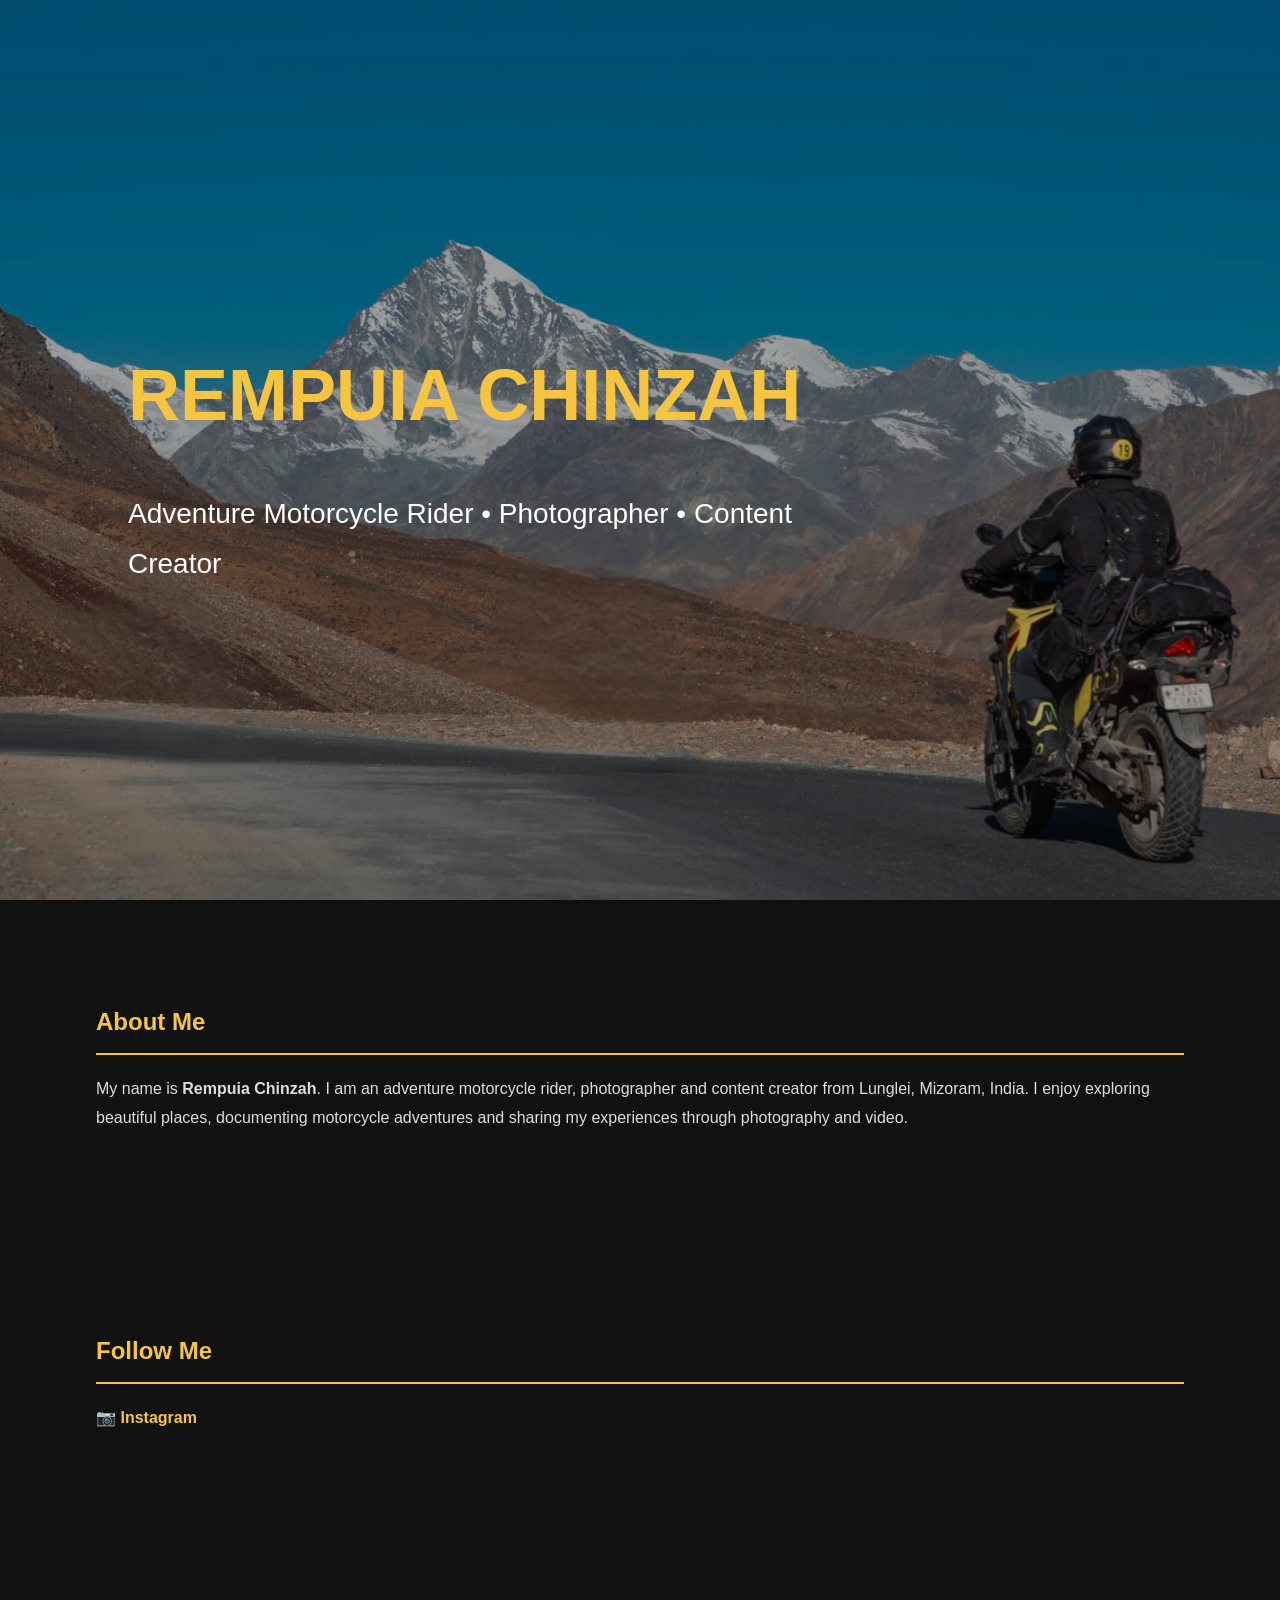
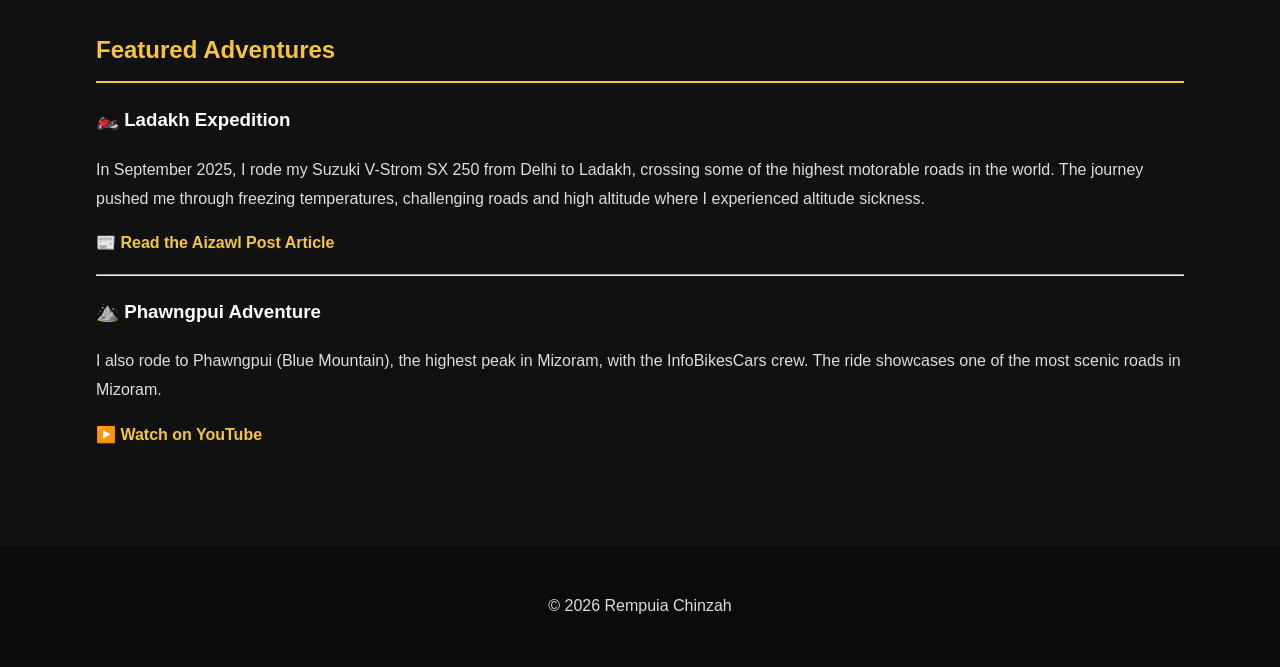
==== index.html @ 4e8b0e66 "Update index.html" ====
<!DOCTYPE html>
<html lang="en">

<head>
    <meta charset="UTF-8">
    <meta name="viewport" content="width=device-width, initial-scale=1.0">

    <title>Rempuia Chinzah | Adventure Rider & Photographer</title>

    <link rel="stylesheet" href="style.css">
</head>

<body>

<header class="hero">

    <img src="hero.jpeg" alt="Rempuia Chinzah">

    <div class="hero-text">
        <h1>REMPUIA CHINZAH</h1>

        <p class="tagline">
            Adventure Motorcycle Rider • Photographer • Content Creator
        </p>
    </div>

</header>

<section>

<h2>About Me</h2>

<p>
My name is <strong>Rempuia Chinzah</strong>. I am an adventure motorcycle rider,
photographer and content creator from Lunglei, Mizoram, India.
I enjoy exploring beautiful places, documenting motorcycle adventures and sharing
my experiences through photography and video.
</p>

</section>

<section>

<h2>Follow Me</h2>

<p>

<a href="https://www.instagram.com/rempuia__chinzah/" target="_blank">

📷 Instagram

</a>

</p>

</section>

<section>

<h2>Featured Adventures</h2>

<h3>🏍️ Ladakh Expedition</h3>

<p>

In September 2025, I rode my Suzuki V-Strom SX 250 from Delhi to Ladakh,
crossing some of the highest motorable roads in the world.
The journey pushed me through freezing temperatures,
challenging roads and high altitude where I experienced altitude sickness.

</p>

<p>

<a href="https://theaizawlpost.org/suzuki-v-storm-expedition-a-umling-la-kal-ten-aizawl-rawn-thleng/" target="_blank">

📰 Read the Aizawl Post Article

</a>

</p>

<hr>

<h3>⛰️ Phawngpui Adventure</h3>

<p>

I also rode to Phawngpui (Blue Mountain), the highest peak in Mizoram,
with the InfoBikesCars crew. The ride showcases one of the most scenic
roads in Mizoram.

</p>

<p>

<a href="https://www.youtube.com/watch?v=_wlbSlUpI1o&t=1378s" target="_blank">

▶️ Watch on YouTube

</a>

</p>

</section>

<footer>

<p>

© 2026 Rempuia Chinzah

</p>

</footer>

</body>

</html>
---- style.css ----
body{
    margin:0;
    background:#111;
    color:white;
    font-family:Arial,Helvetica,sans-serif;
    line-height:1.8;
}

.hero{
    position:relative;
    height:100vh;
    overflow:hidden;
}

.hero img{
    width:100%;
    height:100%;
    object-fit:cover;
    display:block;
}

.hero::after{
    content:"";
    position:absolute;
    inset:0;
    background:rgba(0,0,0,.35);
    pointer-events:none;
}

.hero-text{
    position:absolute;
    left:10%;
    top:50%;
    transform:translateY(-50%);
    z-index:2;
    max-width:700px;
}

.hero-text h1{
    font-size:72px;
    color:#f5c542;
    font-weight:900;
    margin-bottom:20px;
}

.tagline{
    font-size:28px;
    color:white;
}
section{
    width:85%;
    max-width:1100px;
    margin:0 auto;
    padding:80px 0;
}
h2{
    color:#f5c542;
    border-bottom:2px solid #f5c542;
    padding-bottom:10px;
}

h3{
    color:white;
}

p{
    color:#dddddd;
}

a{
    color:#f5c542;
    text-decoration:none;
    font-weight:bold;
}

a:hover{
    color:white;
}

footer{
    text-align:center;
    padding:30px;
    background:#0b0b0b;
}
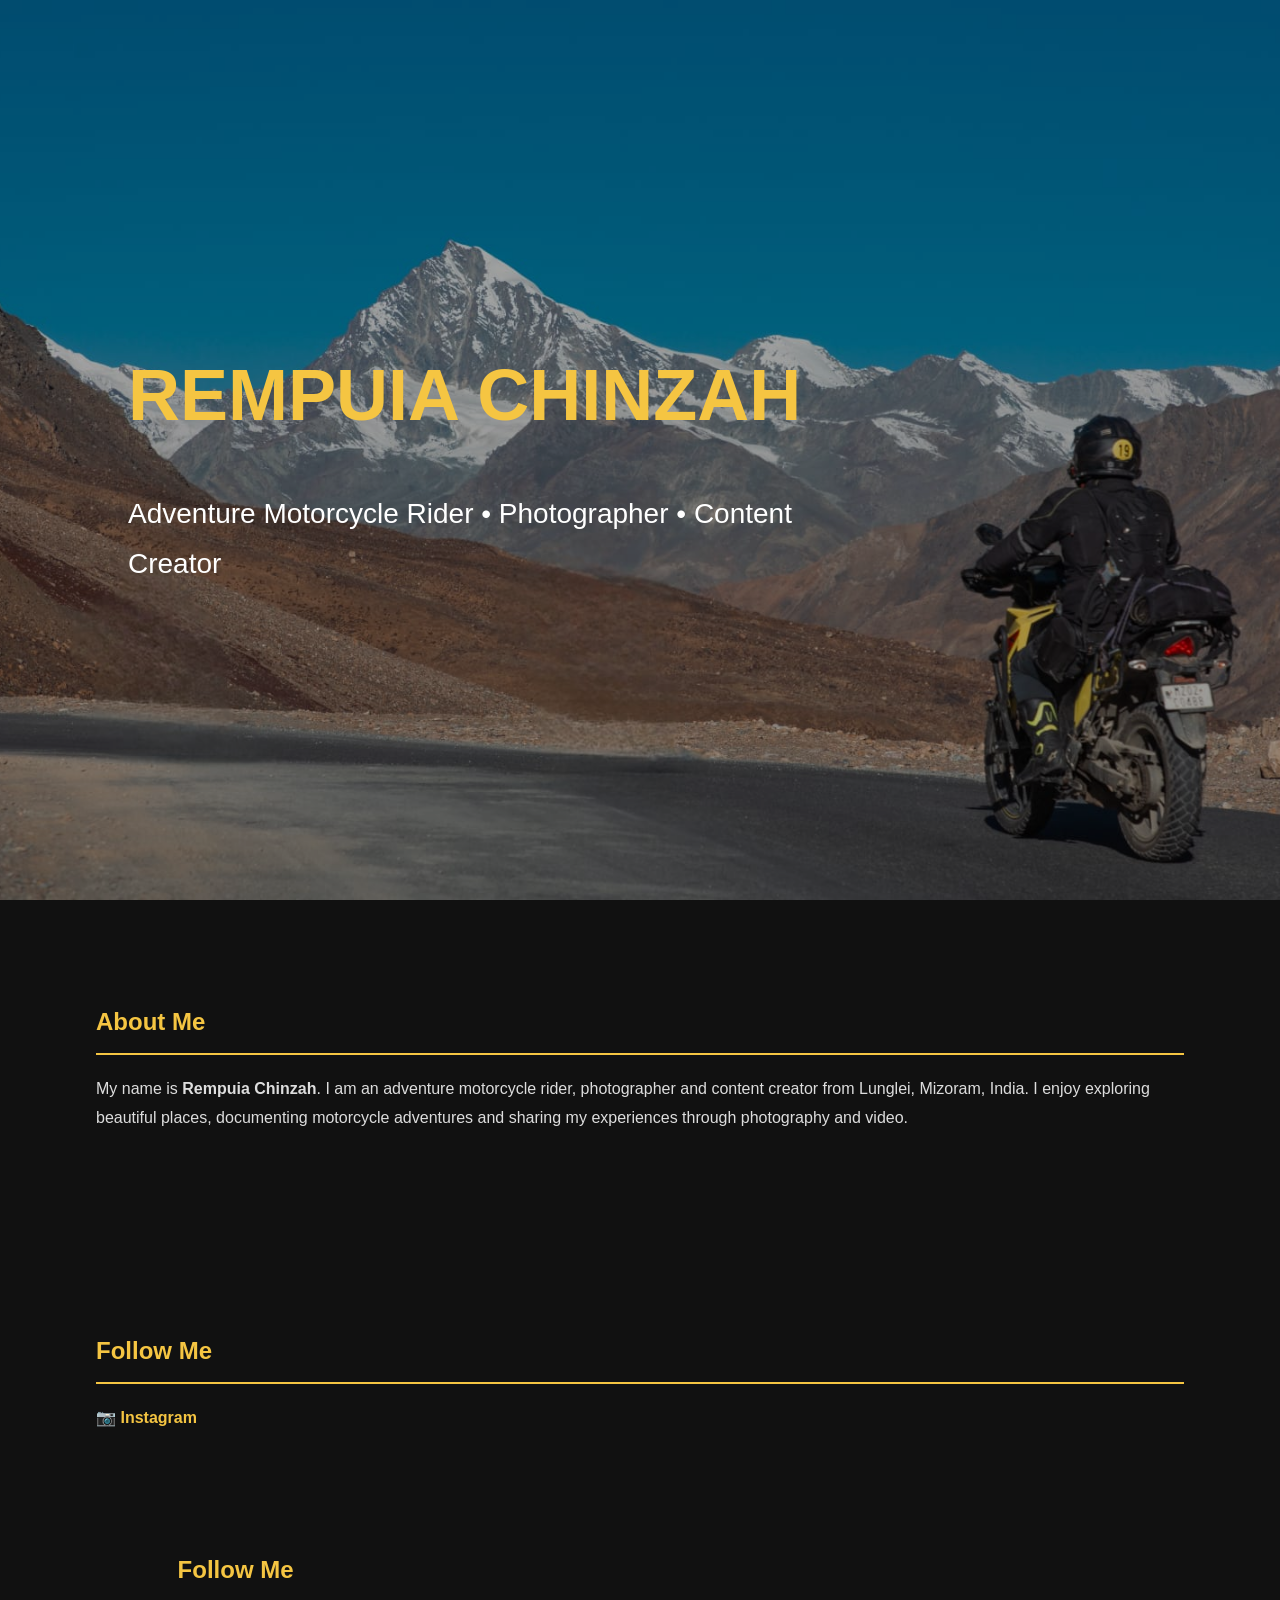
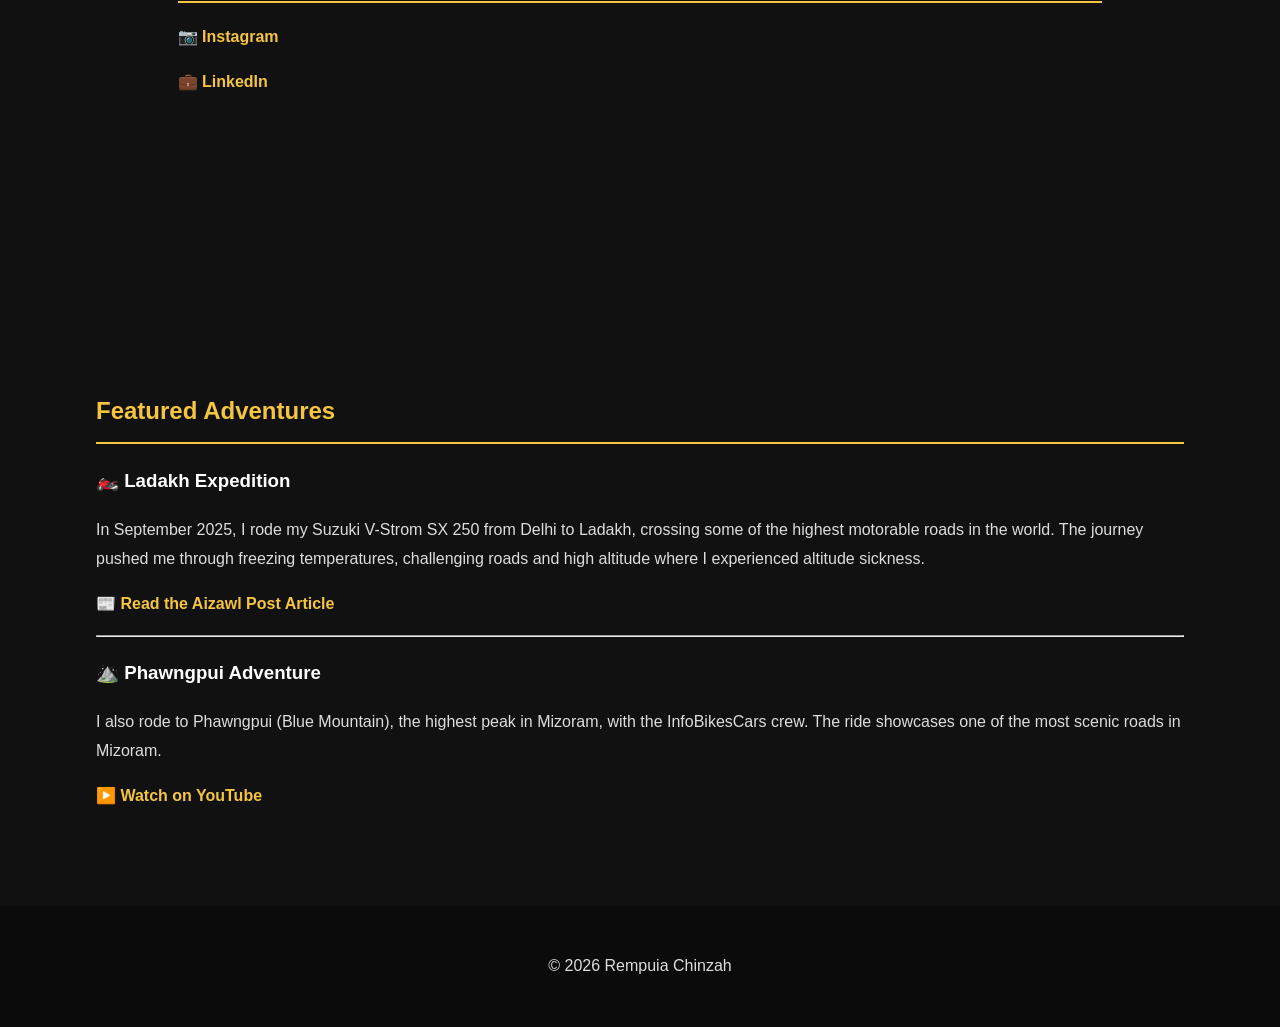
==== commit 35fdb33d: "Update index.html" ====
--- a/index.html
+++ b/index.html
@@ -48,7 +48,23 @@
 <a href="https://www.instagram.com/rempuia__chinzah/" target="_blank">
 
 📷 Instagram
+<section>
 
+<h2>Follow Me</h2>
+
+<p>
+<a href="https://www.instagram.com/rempuia__chinzah/" target="_blank">
+📷 Instagram
+</a>
+</p>
+
+<p>
+<a href="https://www.linkedin.com/in/rempuia-chinzah-778286305/" target="_blank">
+💼 LinkedIn
+</a>
+</p>
+
+</section>
 </a>
 
 </p>
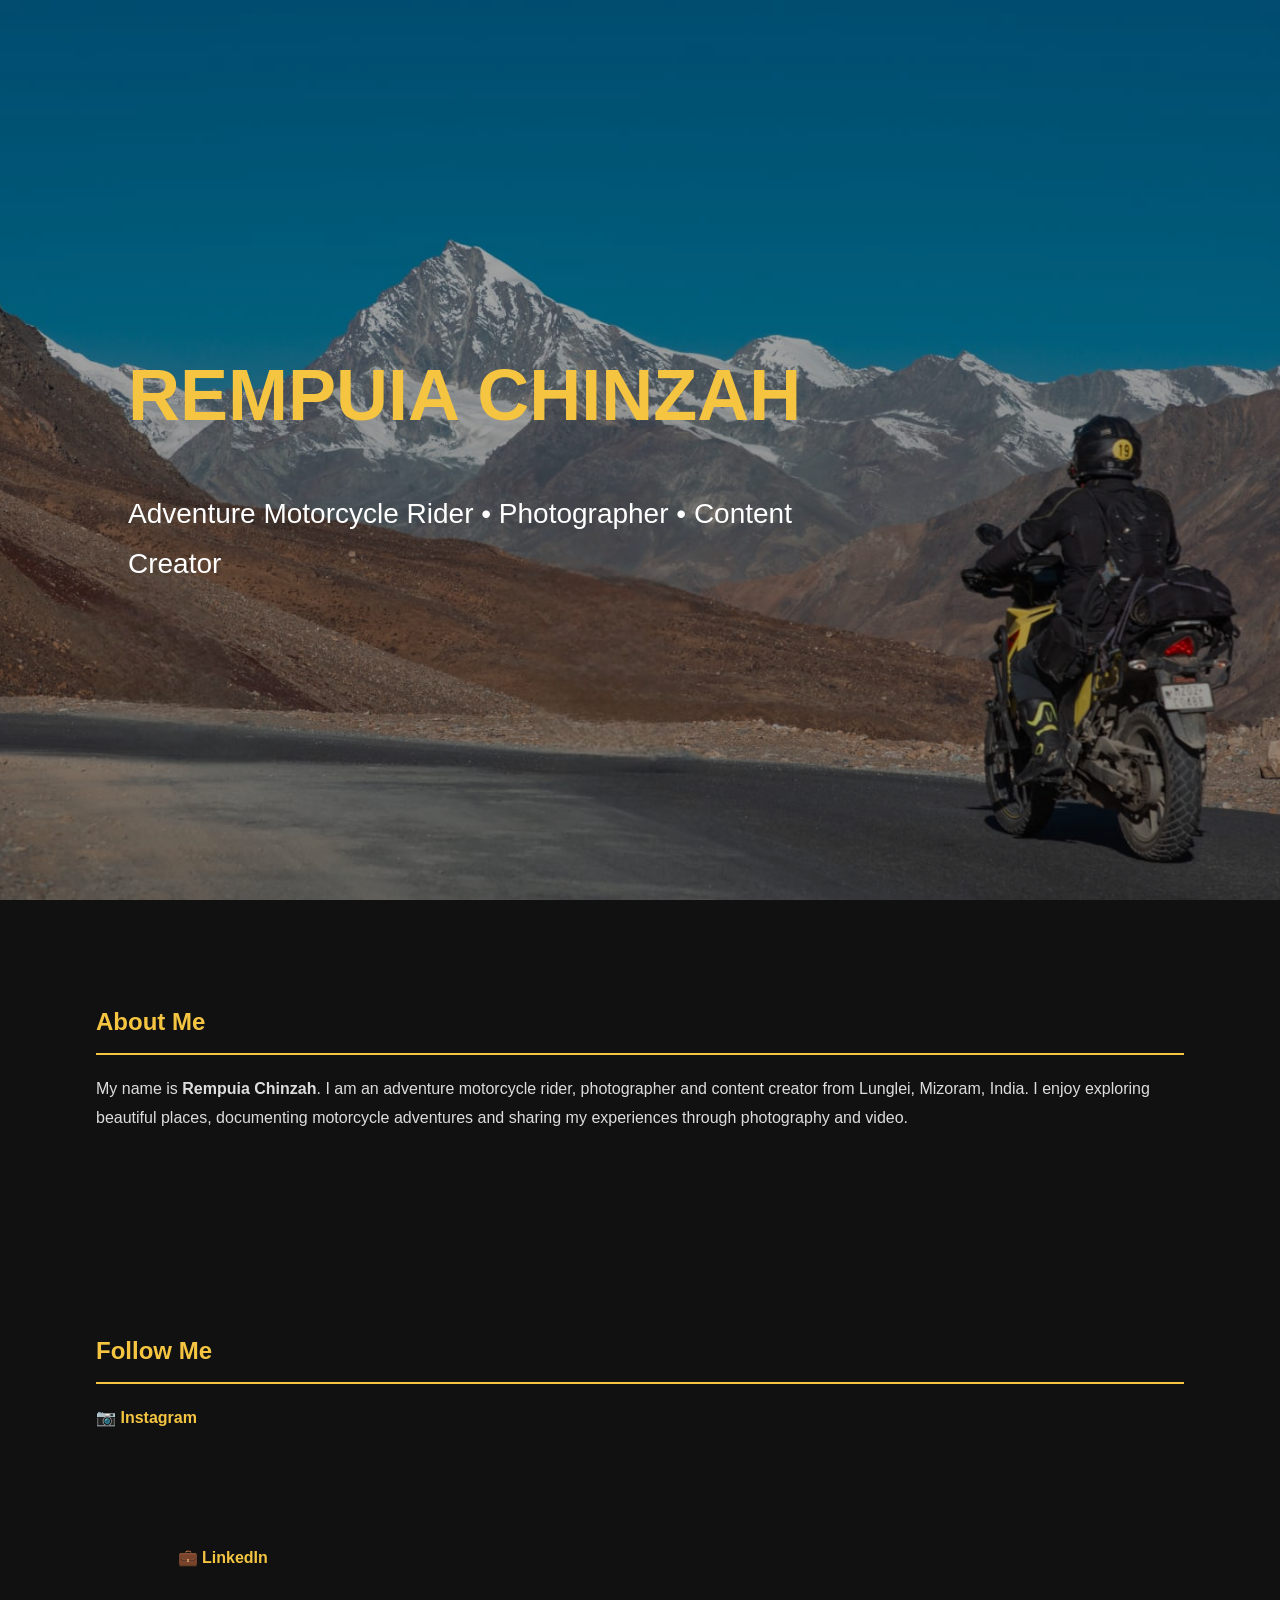
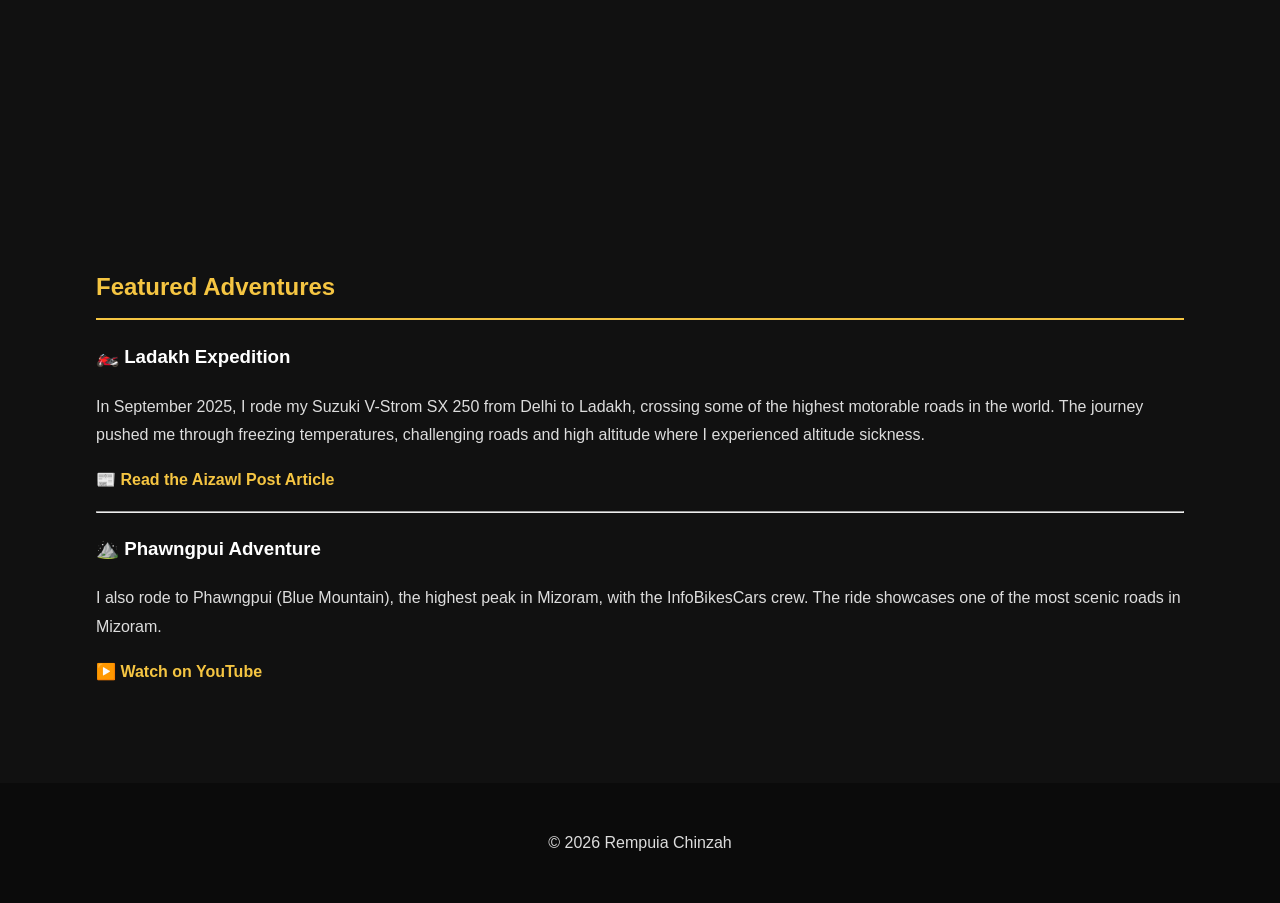
==== commit e3624a9b: "Update index.html" ====
--- a/index.html
+++ b/index.html
@@ -49,15 +49,6 @@
 
 📷 Instagram
 <section>
-
-<h2>Follow Me</h2>
-
-<p>
-<a href="https://www.instagram.com/rempuia__chinzah/" target="_blank">
-📷 Instagram
-</a>
-</p>
-
 <p>
 <a href="https://www.linkedin.com/in/rempuia-chinzah-778286305/" target="_blank">
 💼 LinkedIn
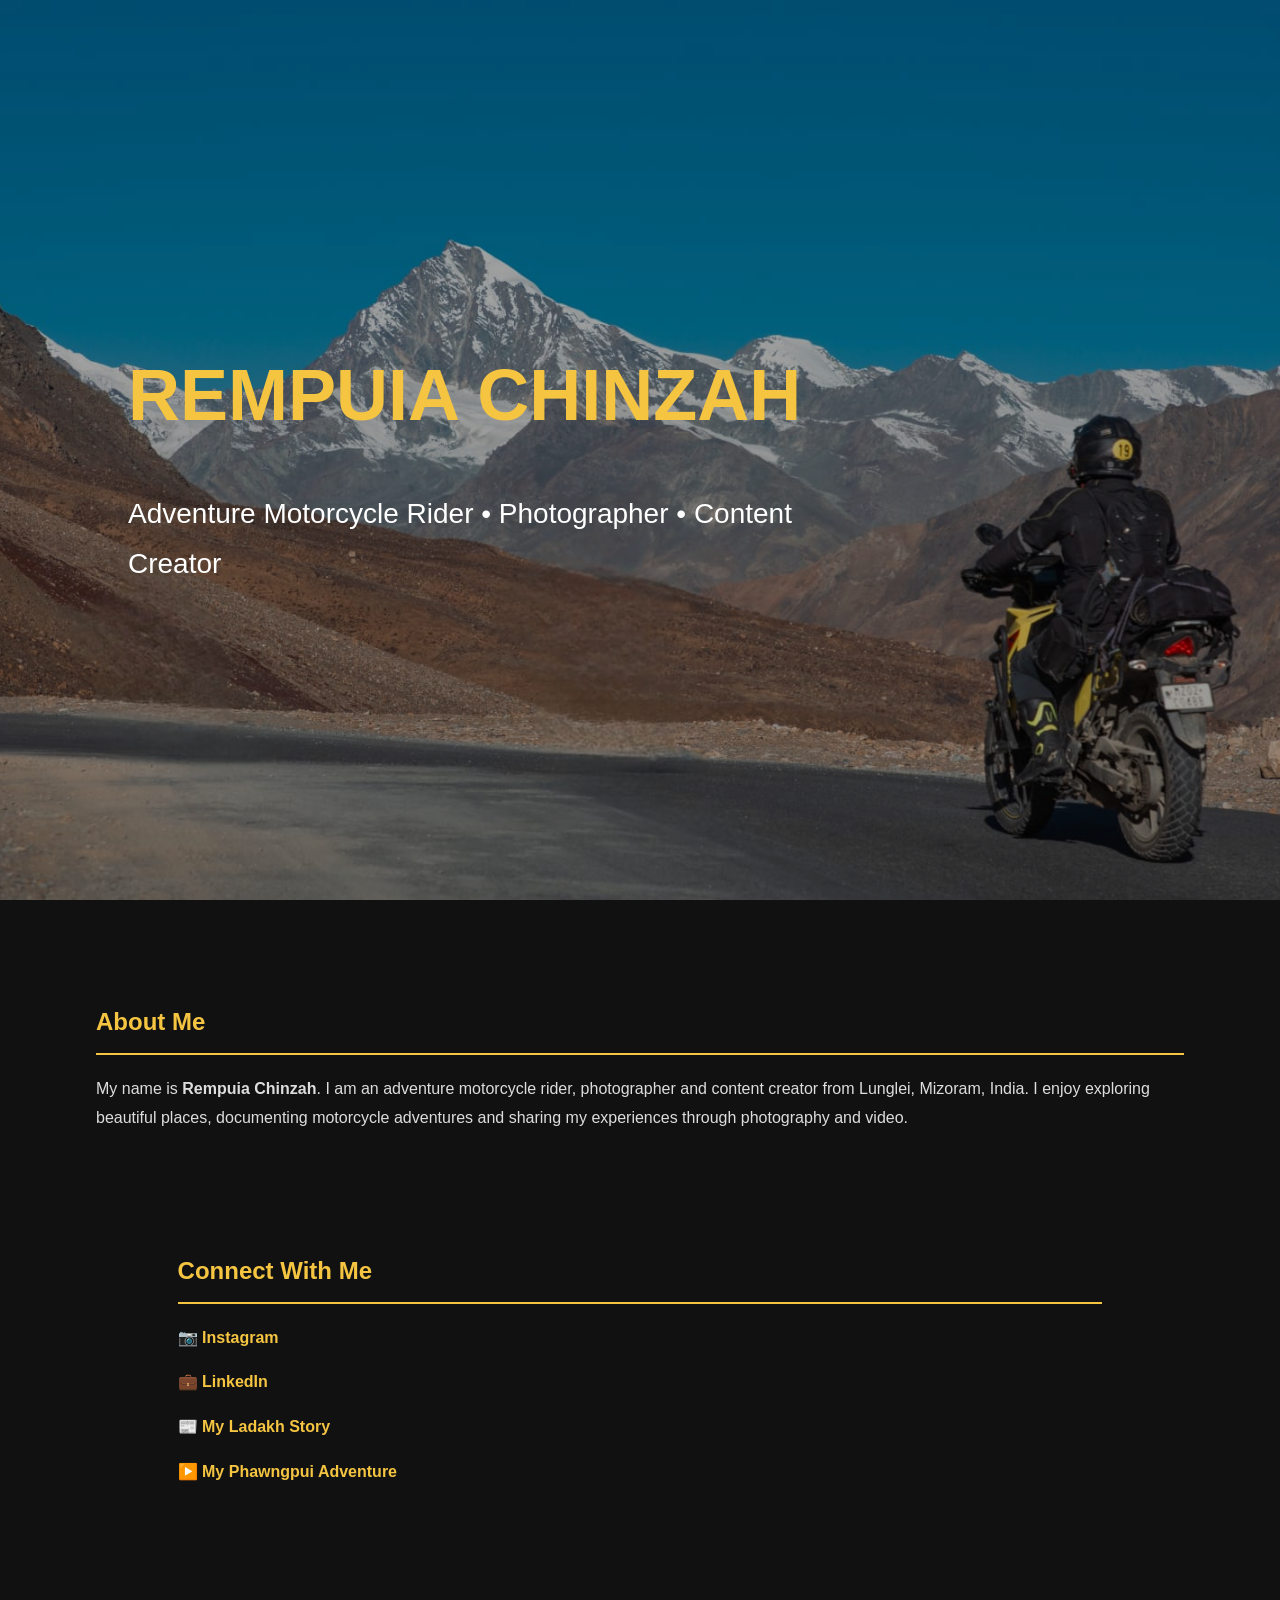
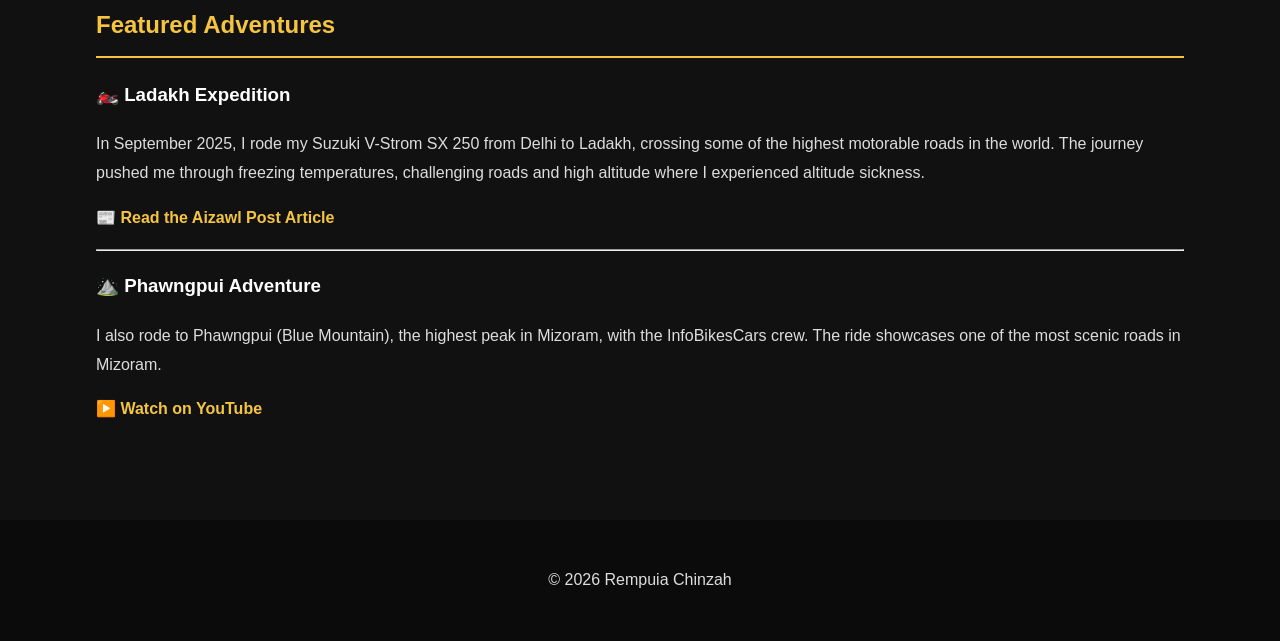
==== commit 551894d8: "Update index.html" ====
--- a/index.html
+++ b/index.html
@@ -37,32 +37,35 @@
 my experiences through photography and video.
 </p>
 
-</section>
-
 <section>
 
-<h2>Follow Me</h2>
+<h2>Connect With Me</h2>
 
 <p>
+<a href="https://www.instagram.com/rempuia__chinzah/" target="_blank">
+📷 Instagram
+</a>
+</p>
 
-<a href="https://www.instagram.com/rempuia__chinzah/" target="_blank">
-
-📷 Instagram
-<section>
 <p>
 <a href="https://www.linkedin.com/in/rempuia-chinzah-778286305/" target="_blank">
 💼 LinkedIn
 </a>
 </p>
 
-</section>
+<p>
+<a href="https://theaizawlpost.org/suzuki-v-storm-expedition-a-umling-la-kal-ten-aizawl-rawn-thleng/" target="_blank">
+📰 My Ladakh Story
 </a>
+</p>
 
+<p>
+<a href="https://www.youtube.com/watch?v=_wlbSlUpI1o&t=1378s" target="_blank">
+▶️ My Phawngpui Adventure
+</a>
 </p>
 
 </section>
-
-<section>
 
 <h2>Featured Adventures</h2>
 
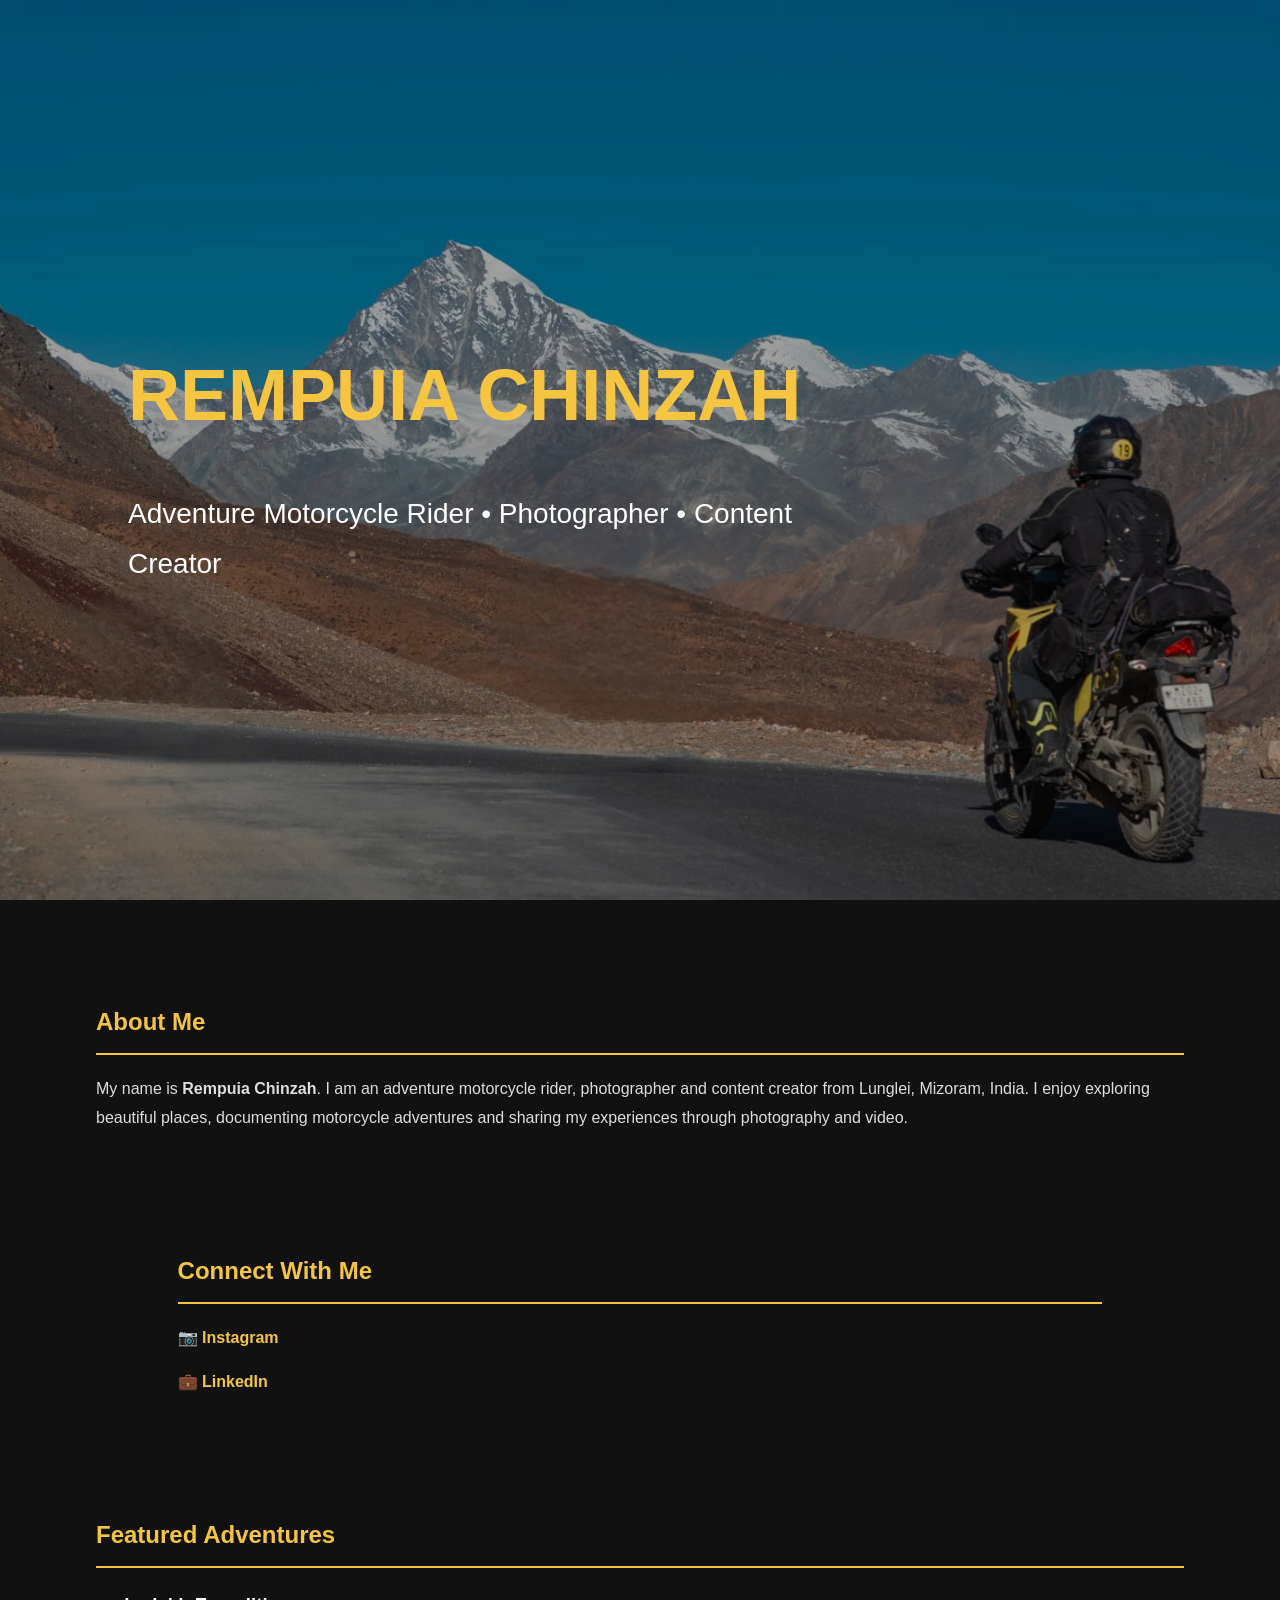
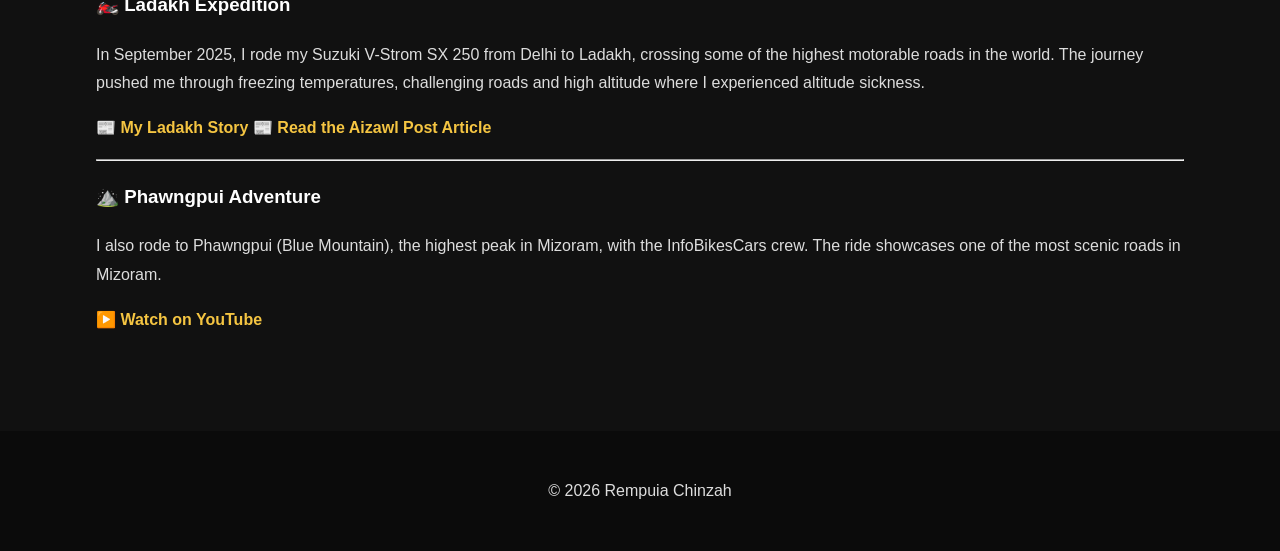
==== commit 6730f266: "Update index.html" ====
--- a/index.html
+++ b/index.html
@@ -53,18 +53,6 @@
 </a>
 </p>
 
-<p>
-<a href="https://theaizawlpost.org/suzuki-v-storm-expedition-a-umling-la-kal-ten-aizawl-rawn-thleng/" target="_blank">
-📰 My Ladakh Story
-</a>
-</p>
-
-<p>
-<a href="https://www.youtube.com/watch?v=_wlbSlUpI1o&t=1378s" target="_blank">
-▶️ My Phawngpui Adventure
-</a>
-</p>
-
 </section>
 
 <h2>Featured Adventures</h2>
@@ -81,7 +69,10 @@
 </p>
 
 <p>
+<a href="https://youtu.be/zN0ZHNCHmV0?si=8V8fxMPehZOakjns" target="_blank">
 
+📰 My Ladakh Story
+    
 <a href="https://theaizawlpost.org/suzuki-v-storm-expedition-a-umling-la-kal-ten-aizawl-rawn-thleng/" target="_blank">
 
 📰 Read the Aizawl Post Article
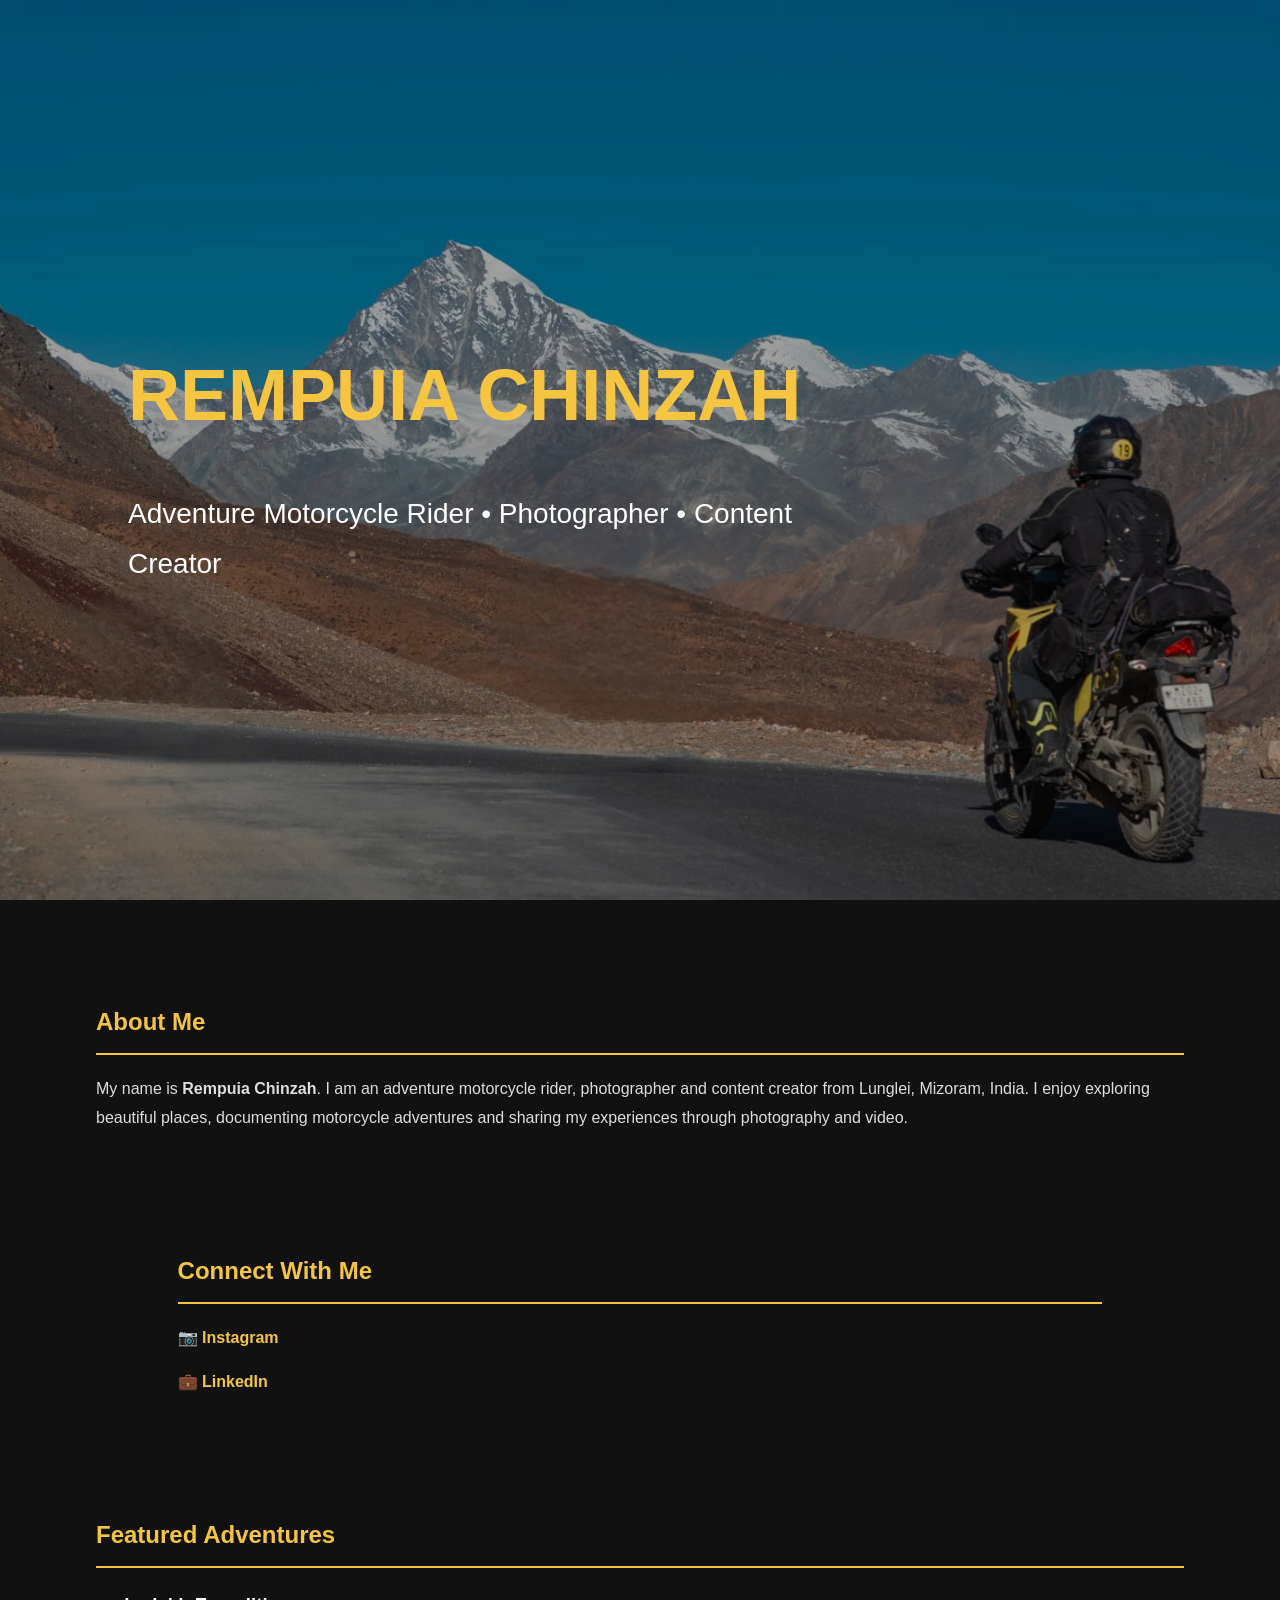
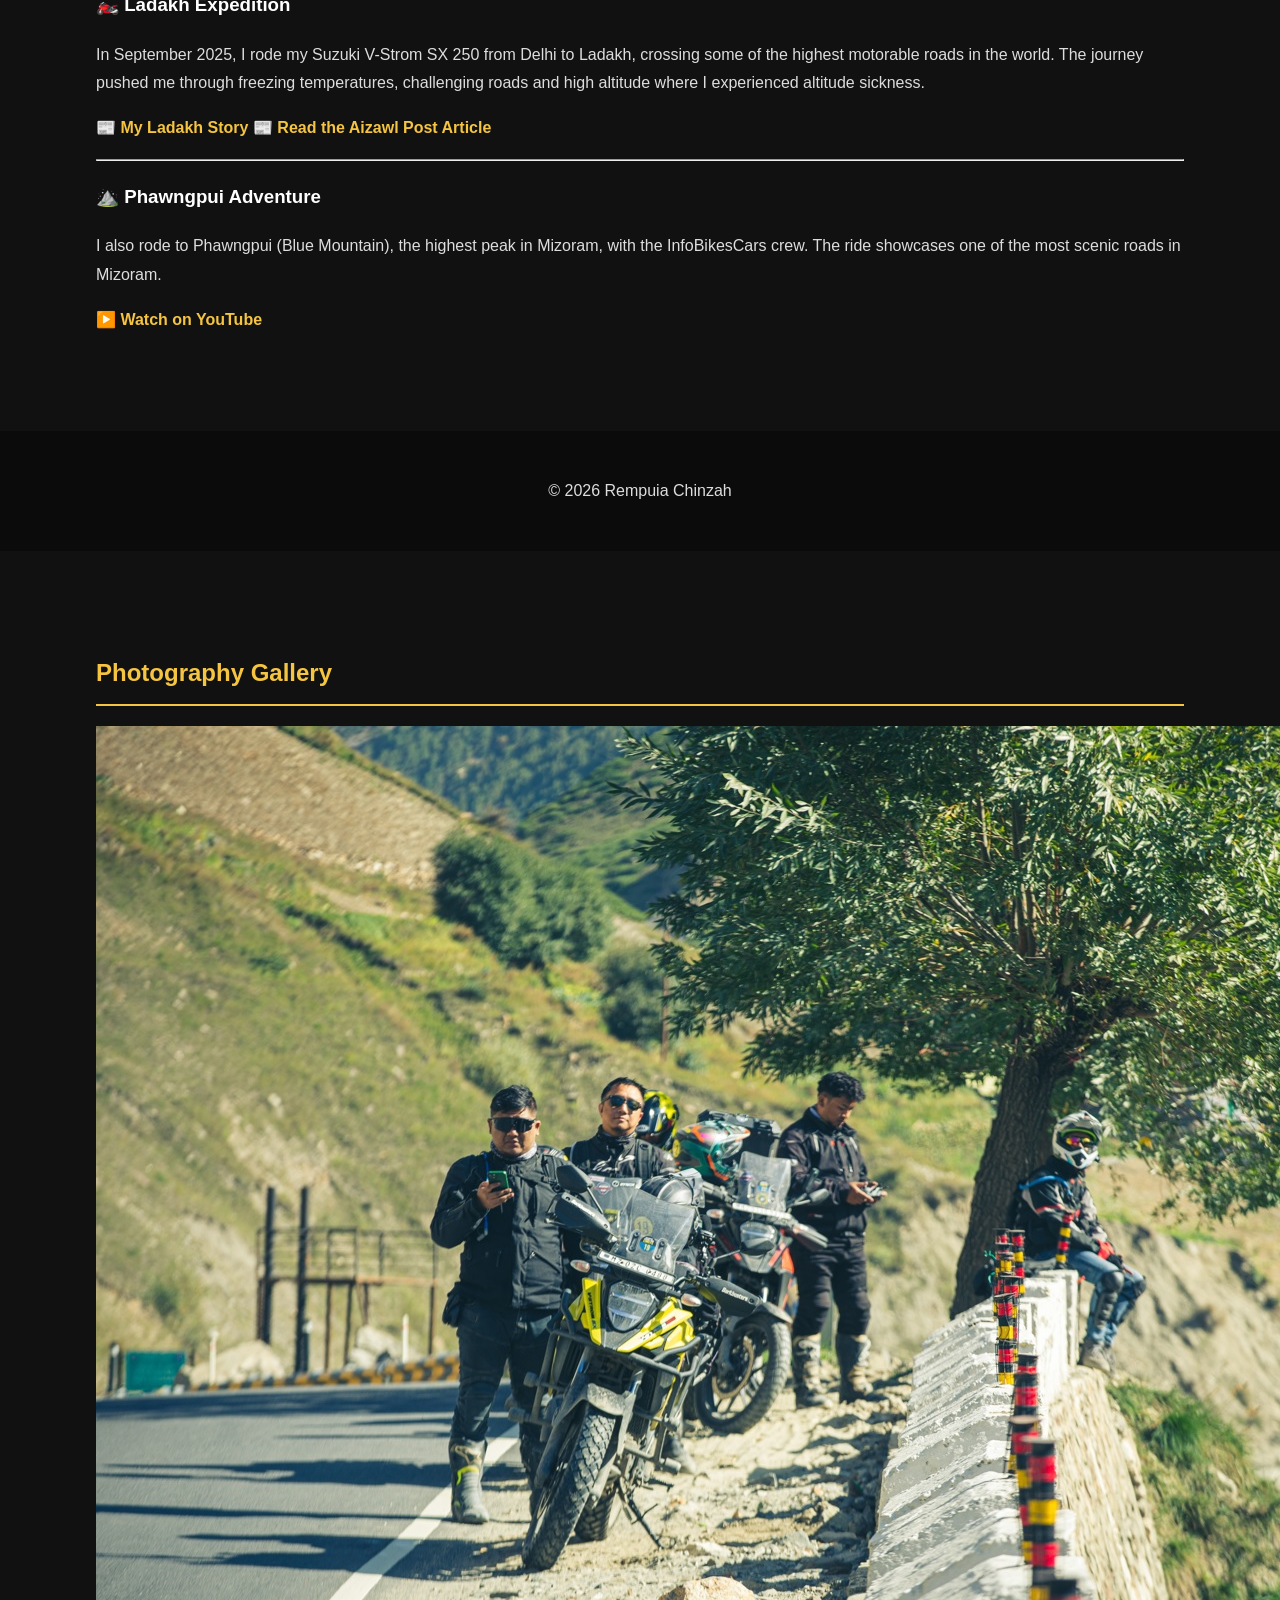
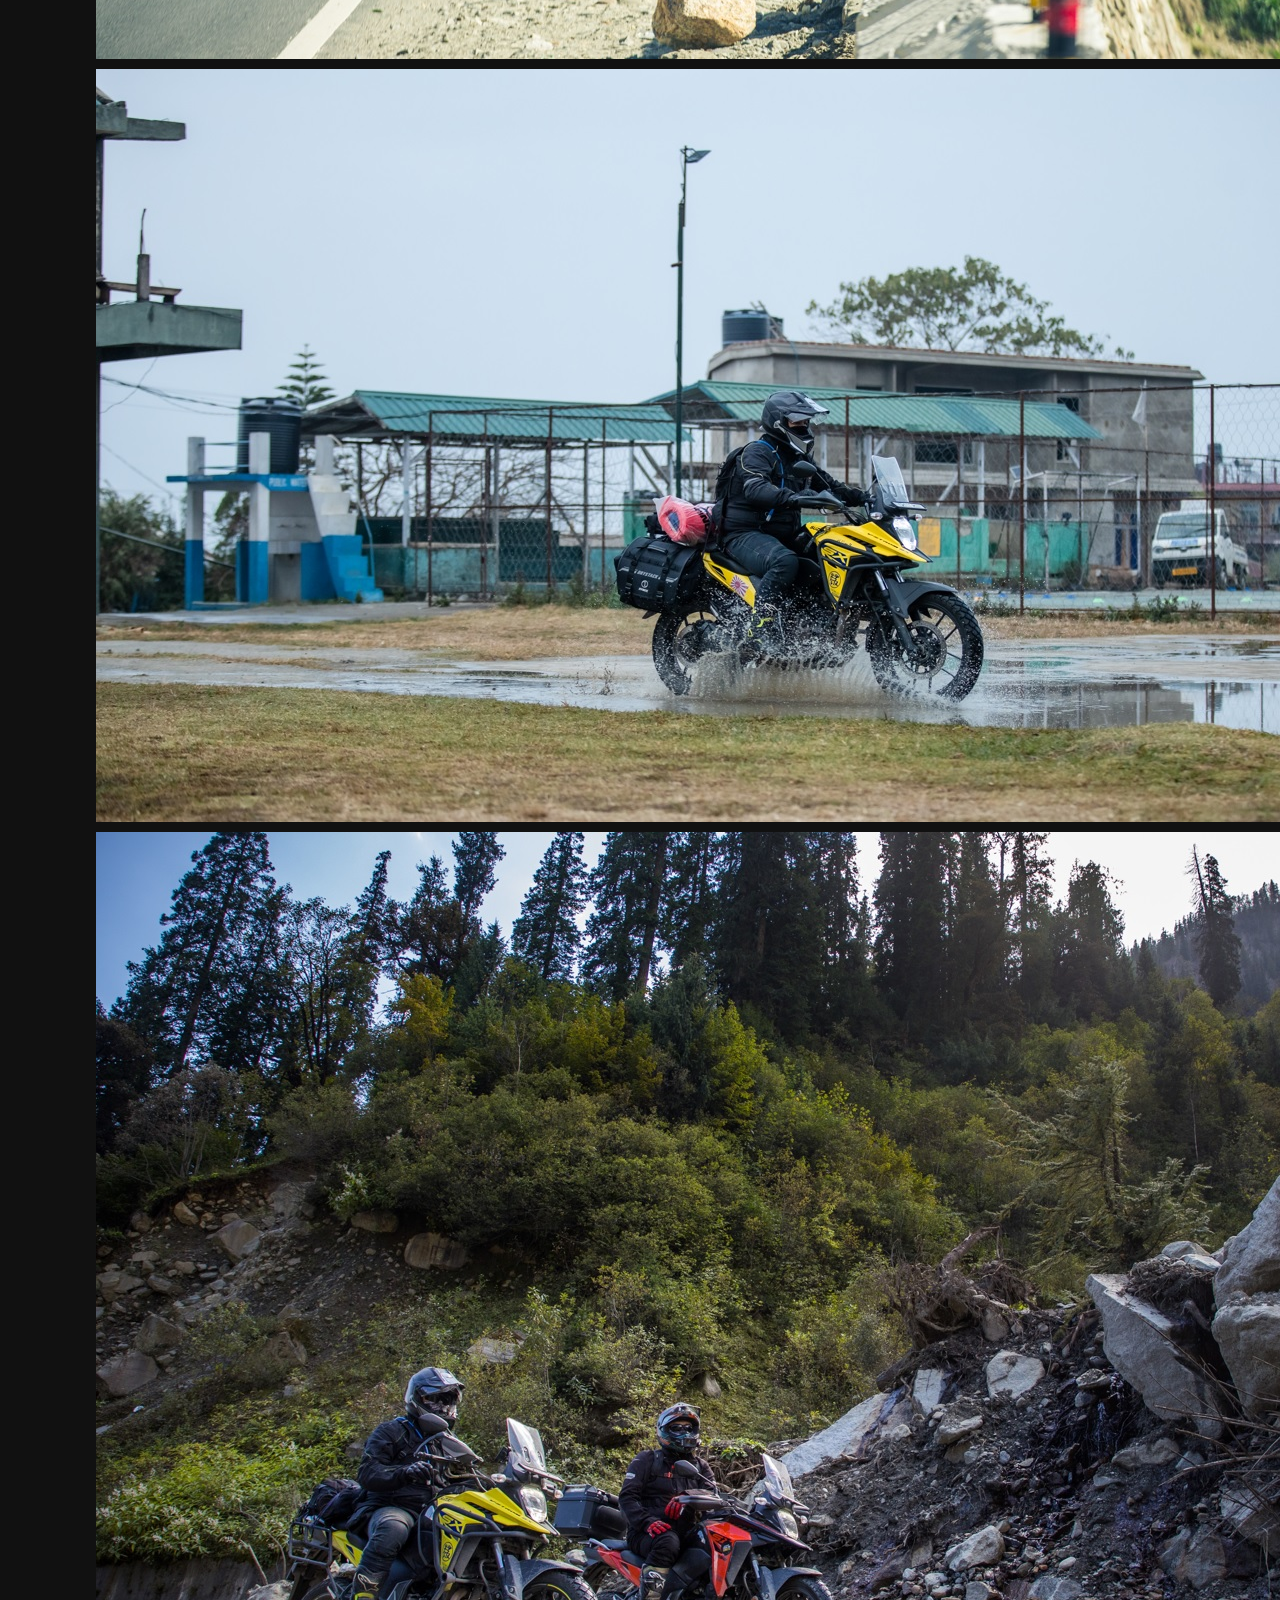
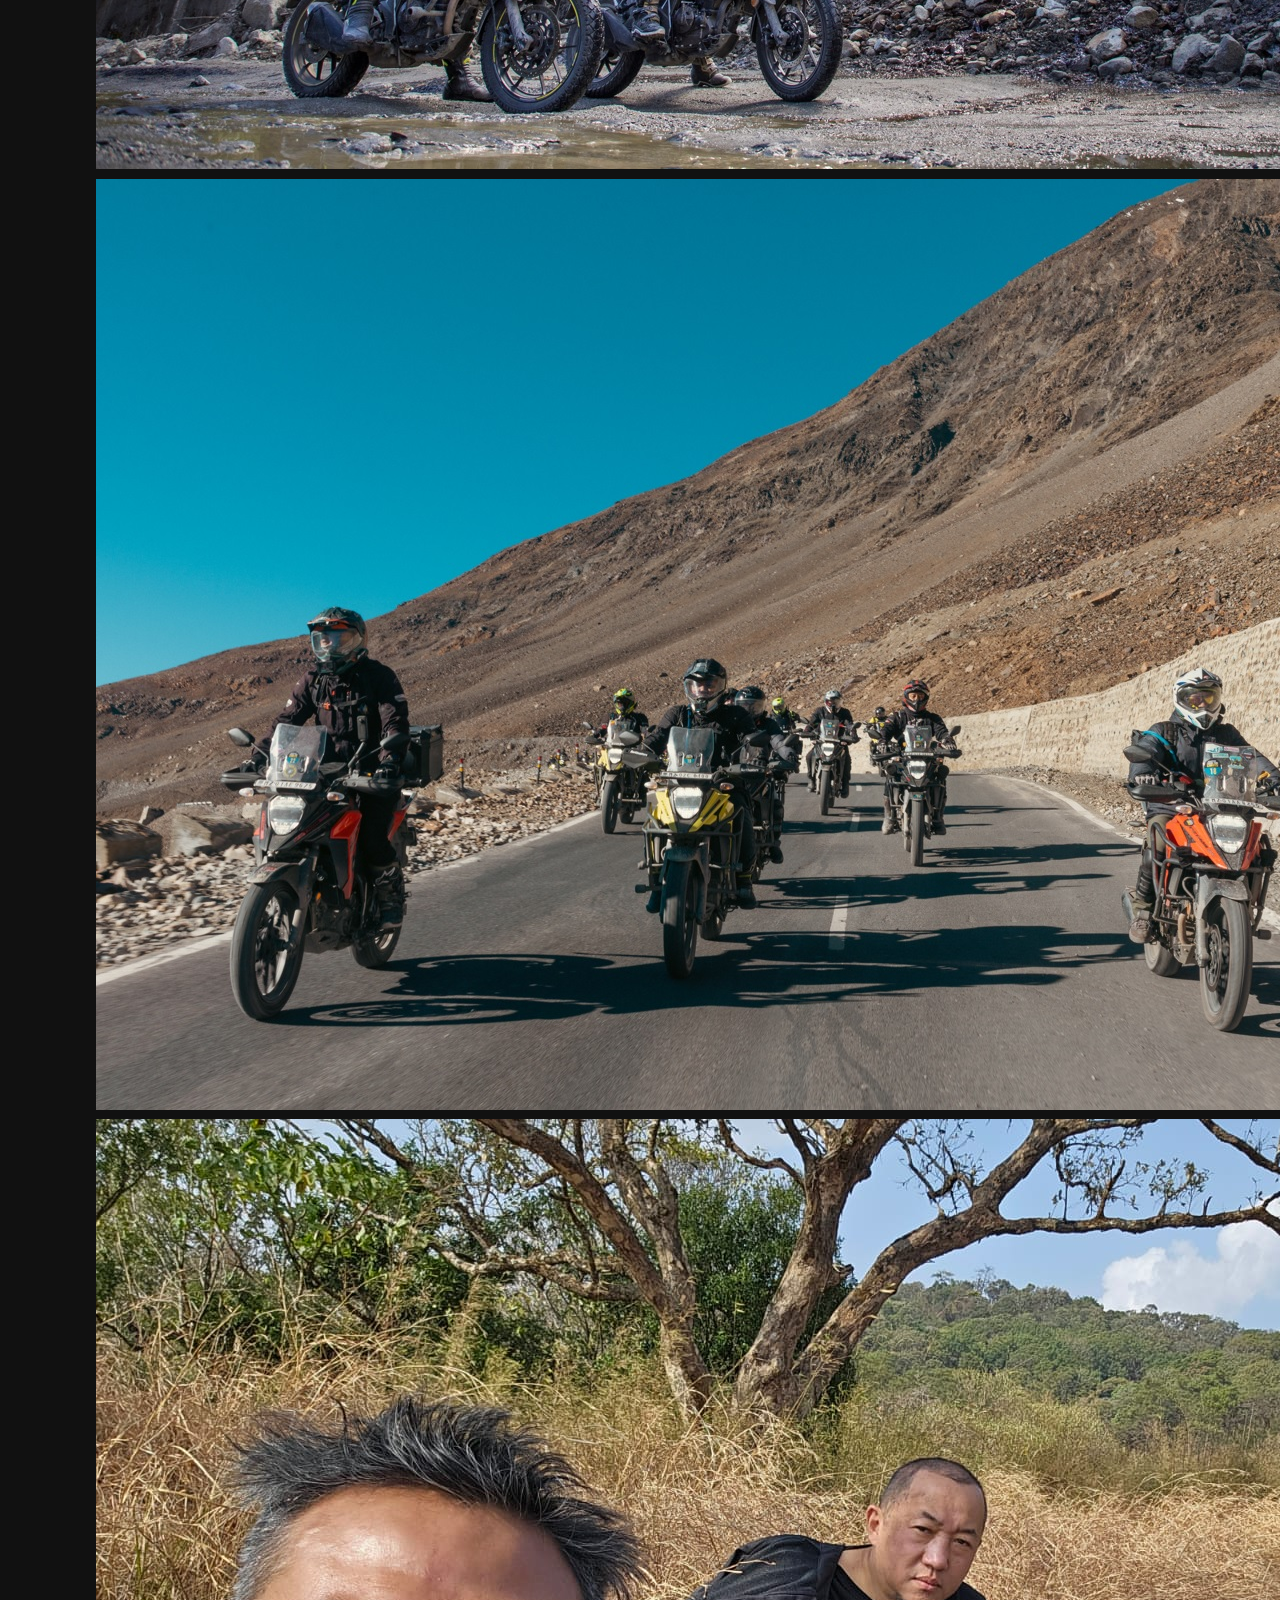
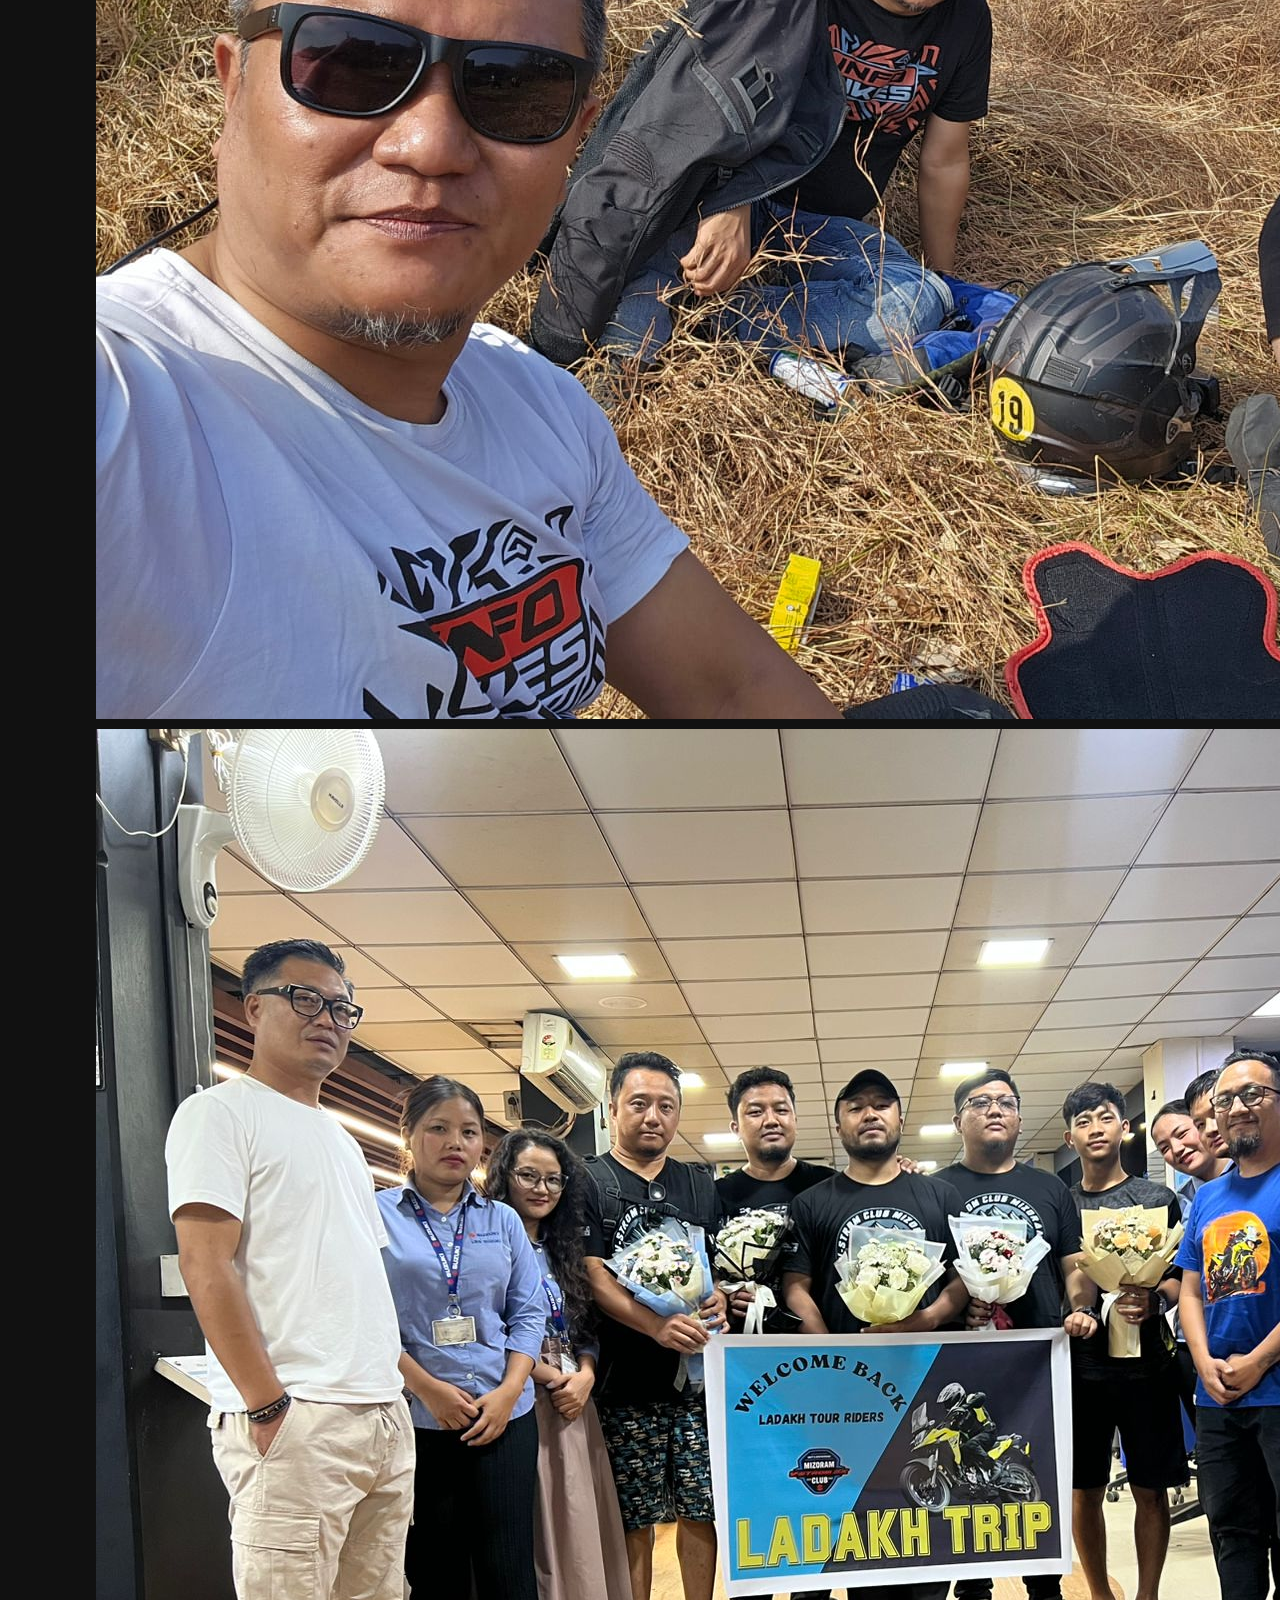
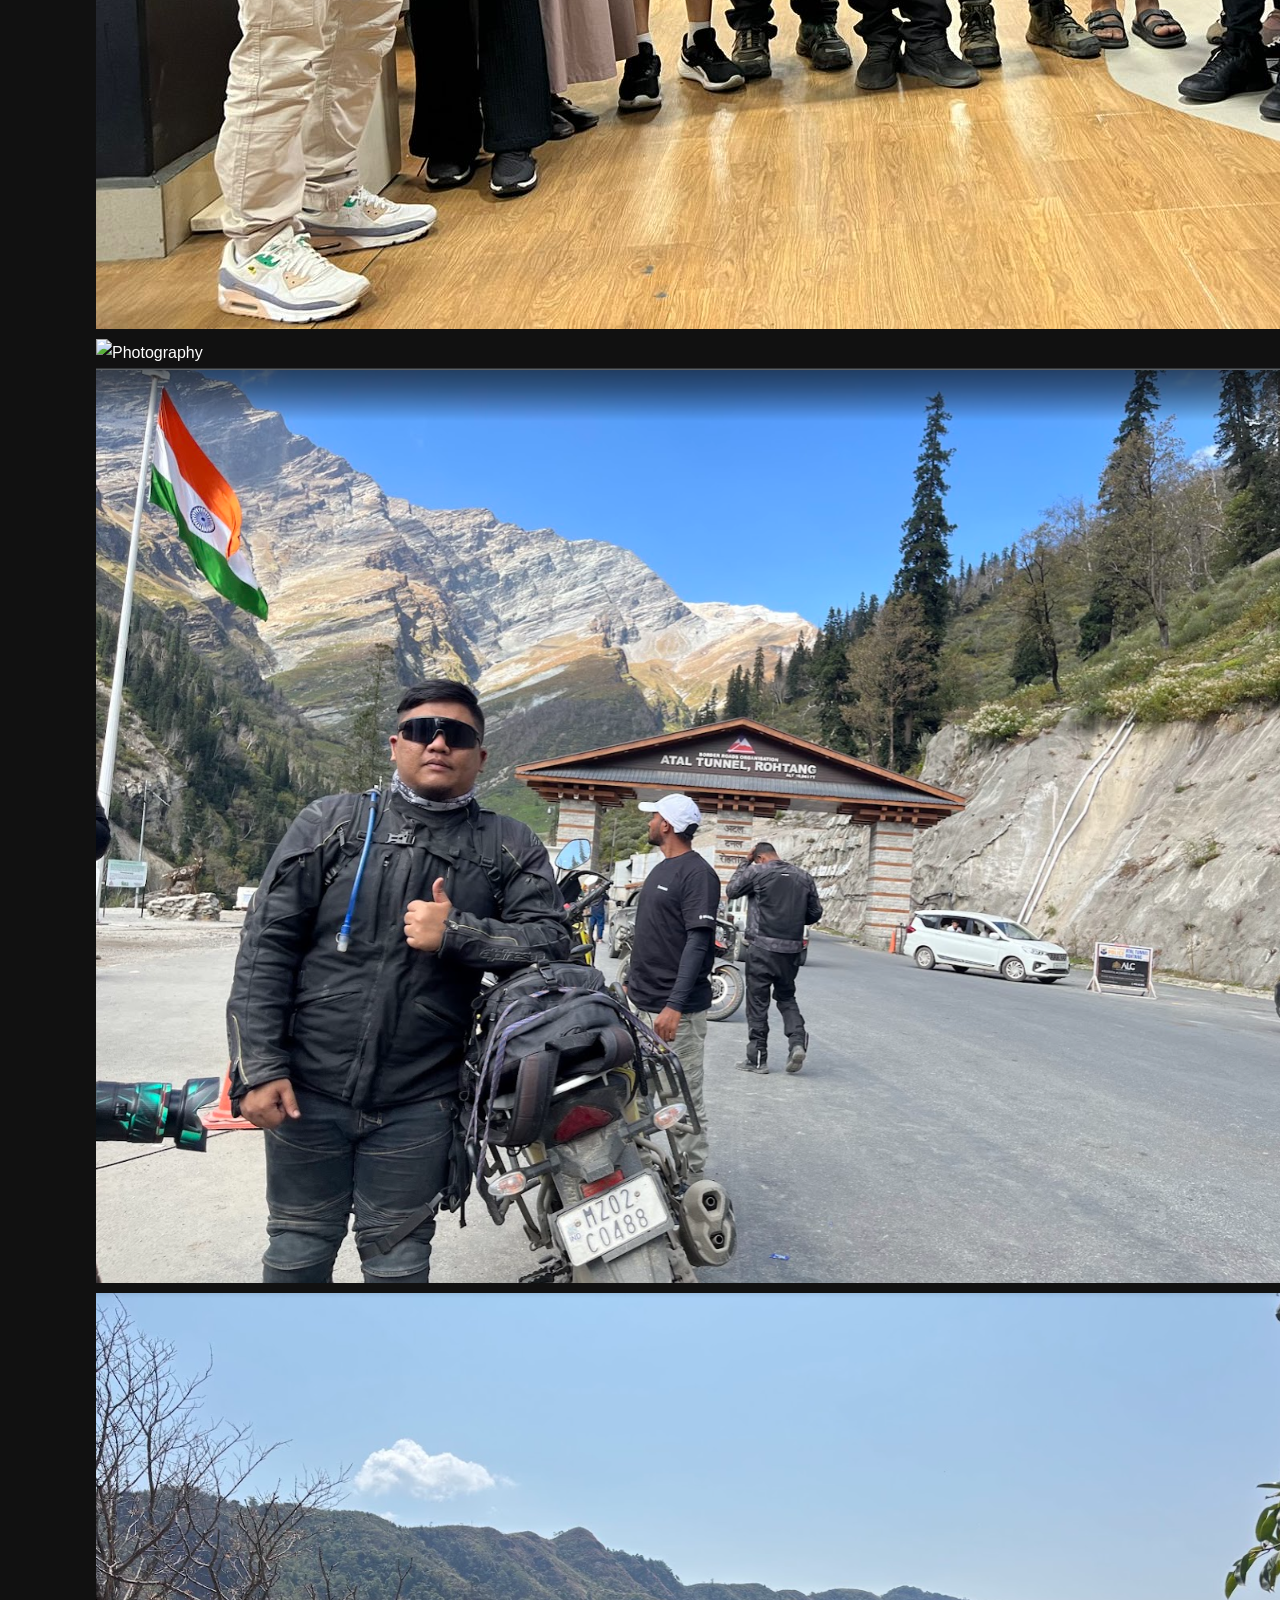
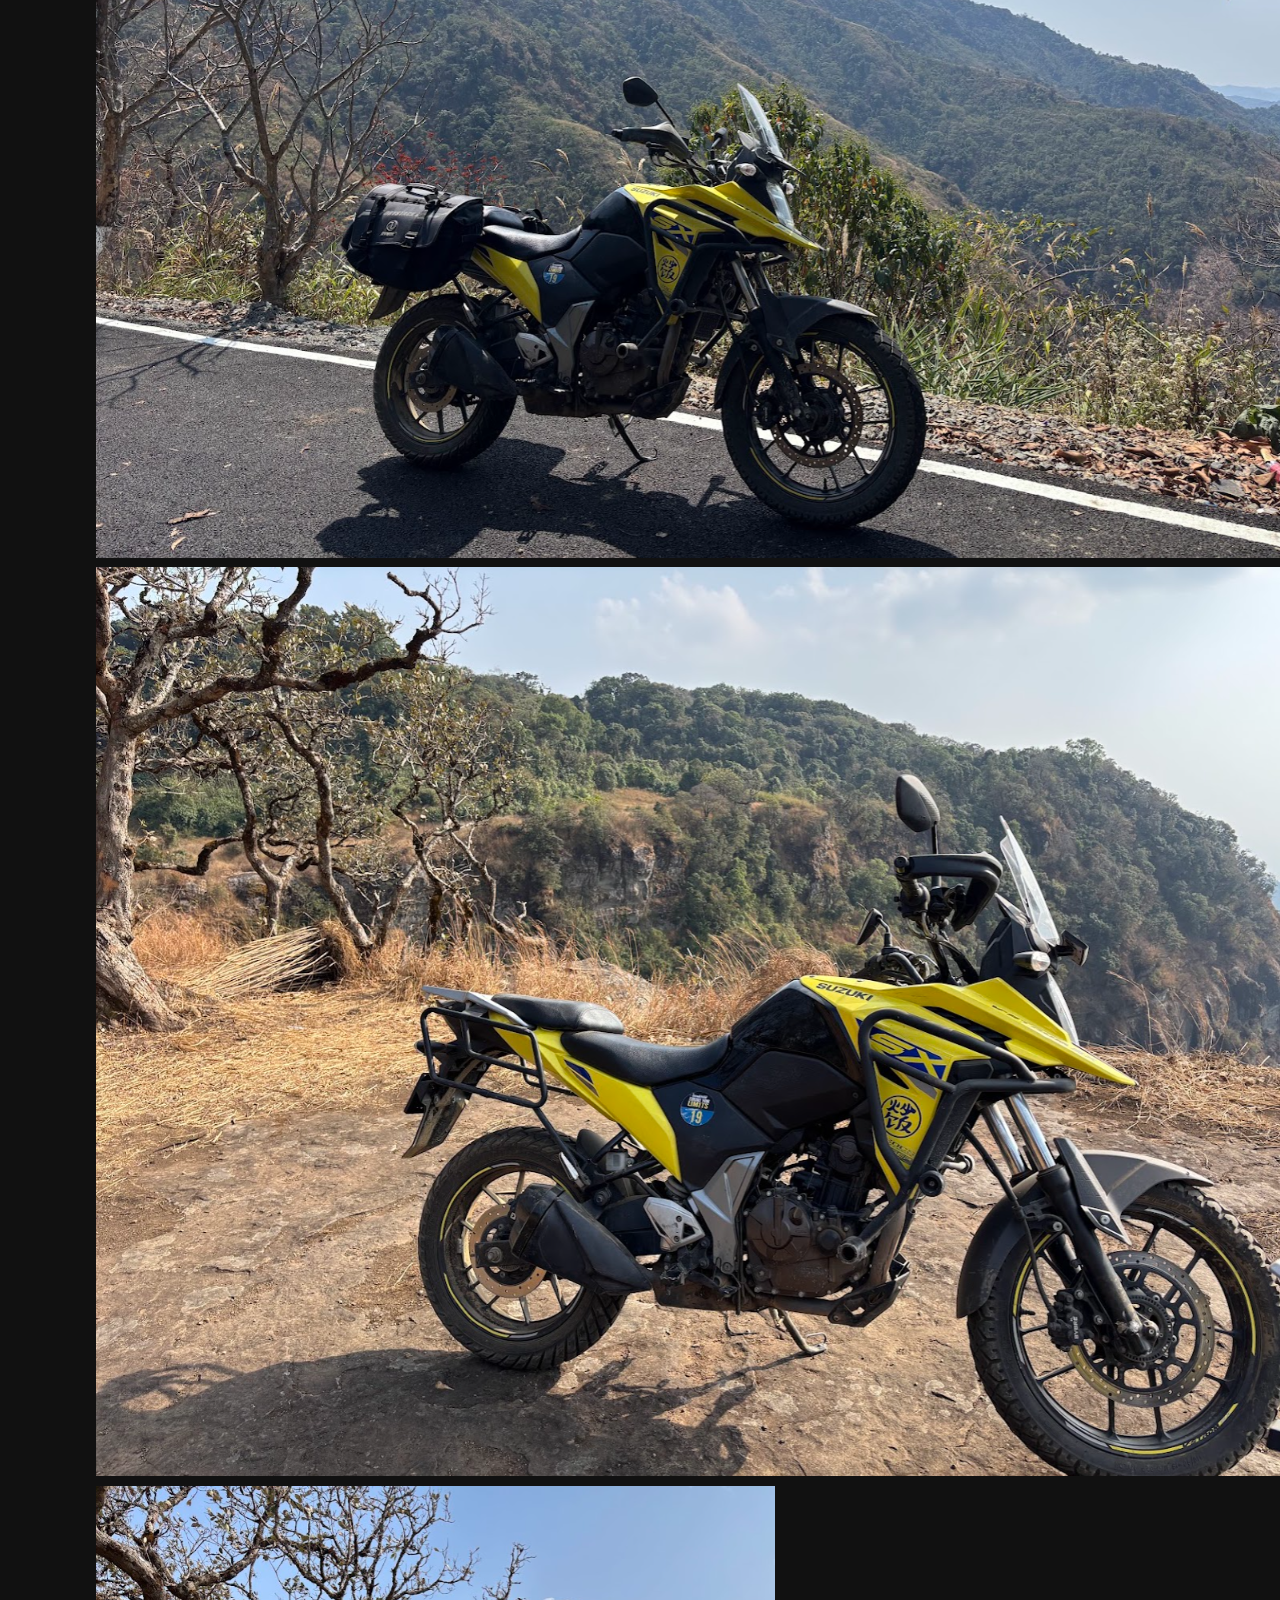
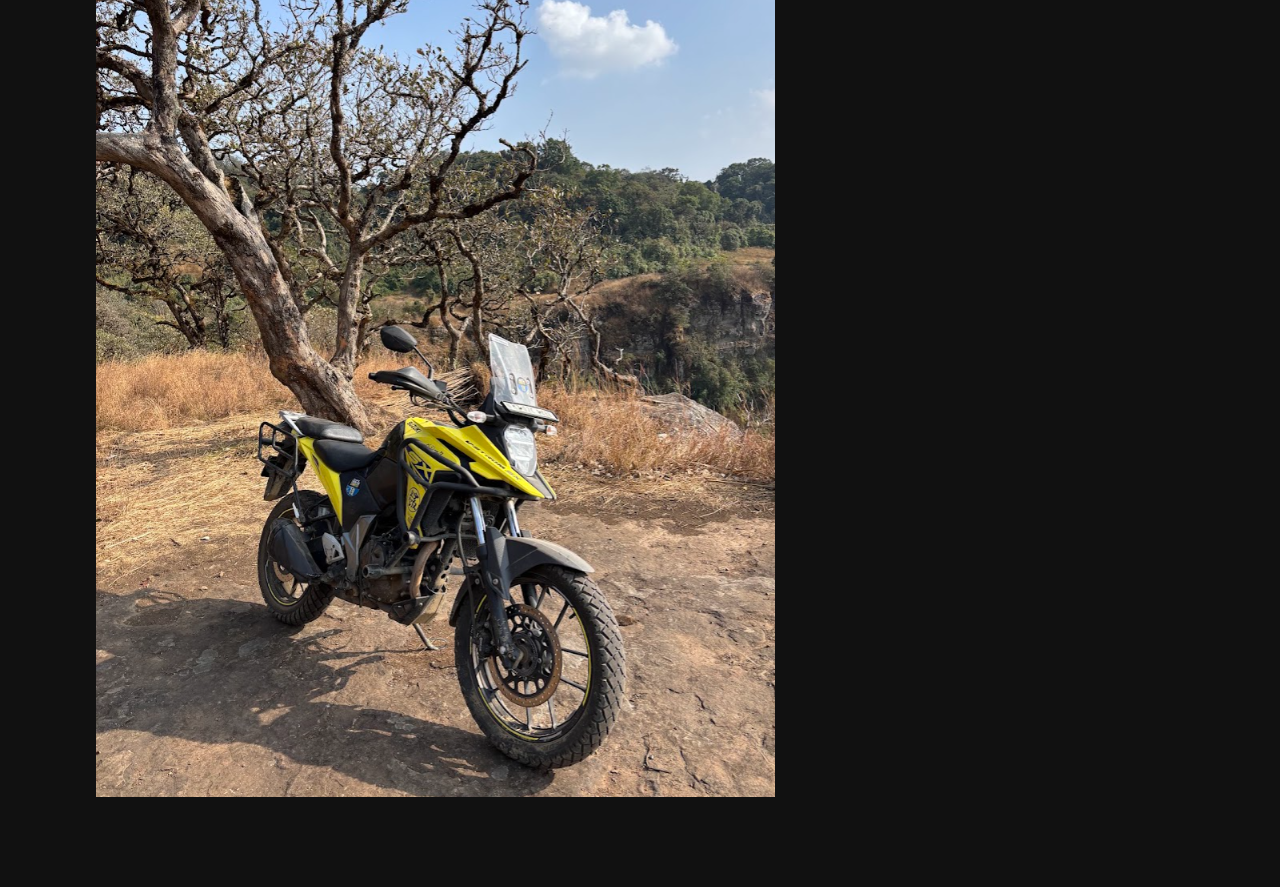
==== commit 90b6f98a: "Update index.html" ====
--- a/index.html
+++ b/index.html
@@ -118,3 +118,34 @@
 </body>
 
 </html>
+<section>
+
+<h2>Photography Gallery</h2>
+
+<div class="gallery">
+
+    <img src="4T9A0027.jpg" alt="Photography">
+
+    <img src="4Y0A0882.JPG" alt="Photography">
+
+    <img src="059A6134.jpg" alt="Photography">
+
+    <img src="ladakh1.jpg" alt="Ladakh">
+
+    <img src="phawngpui.jpg" alt="Phawngpui">
+
+    <img src="return.jpg" alt="Adventure">
+
+    <img src="ahhjjjj.jpg" alt="Photography">
+
+    <img src="WDGWabb.png" alt="Photography">
+
+    <img src="phawngpui1.png" alt="Photography">
+
+    <img src="phawngpui2.png" alt="Photography">
+
+    <img src="phawngpui3.png" alt="Photography">
+
+</div>
+
+</section>
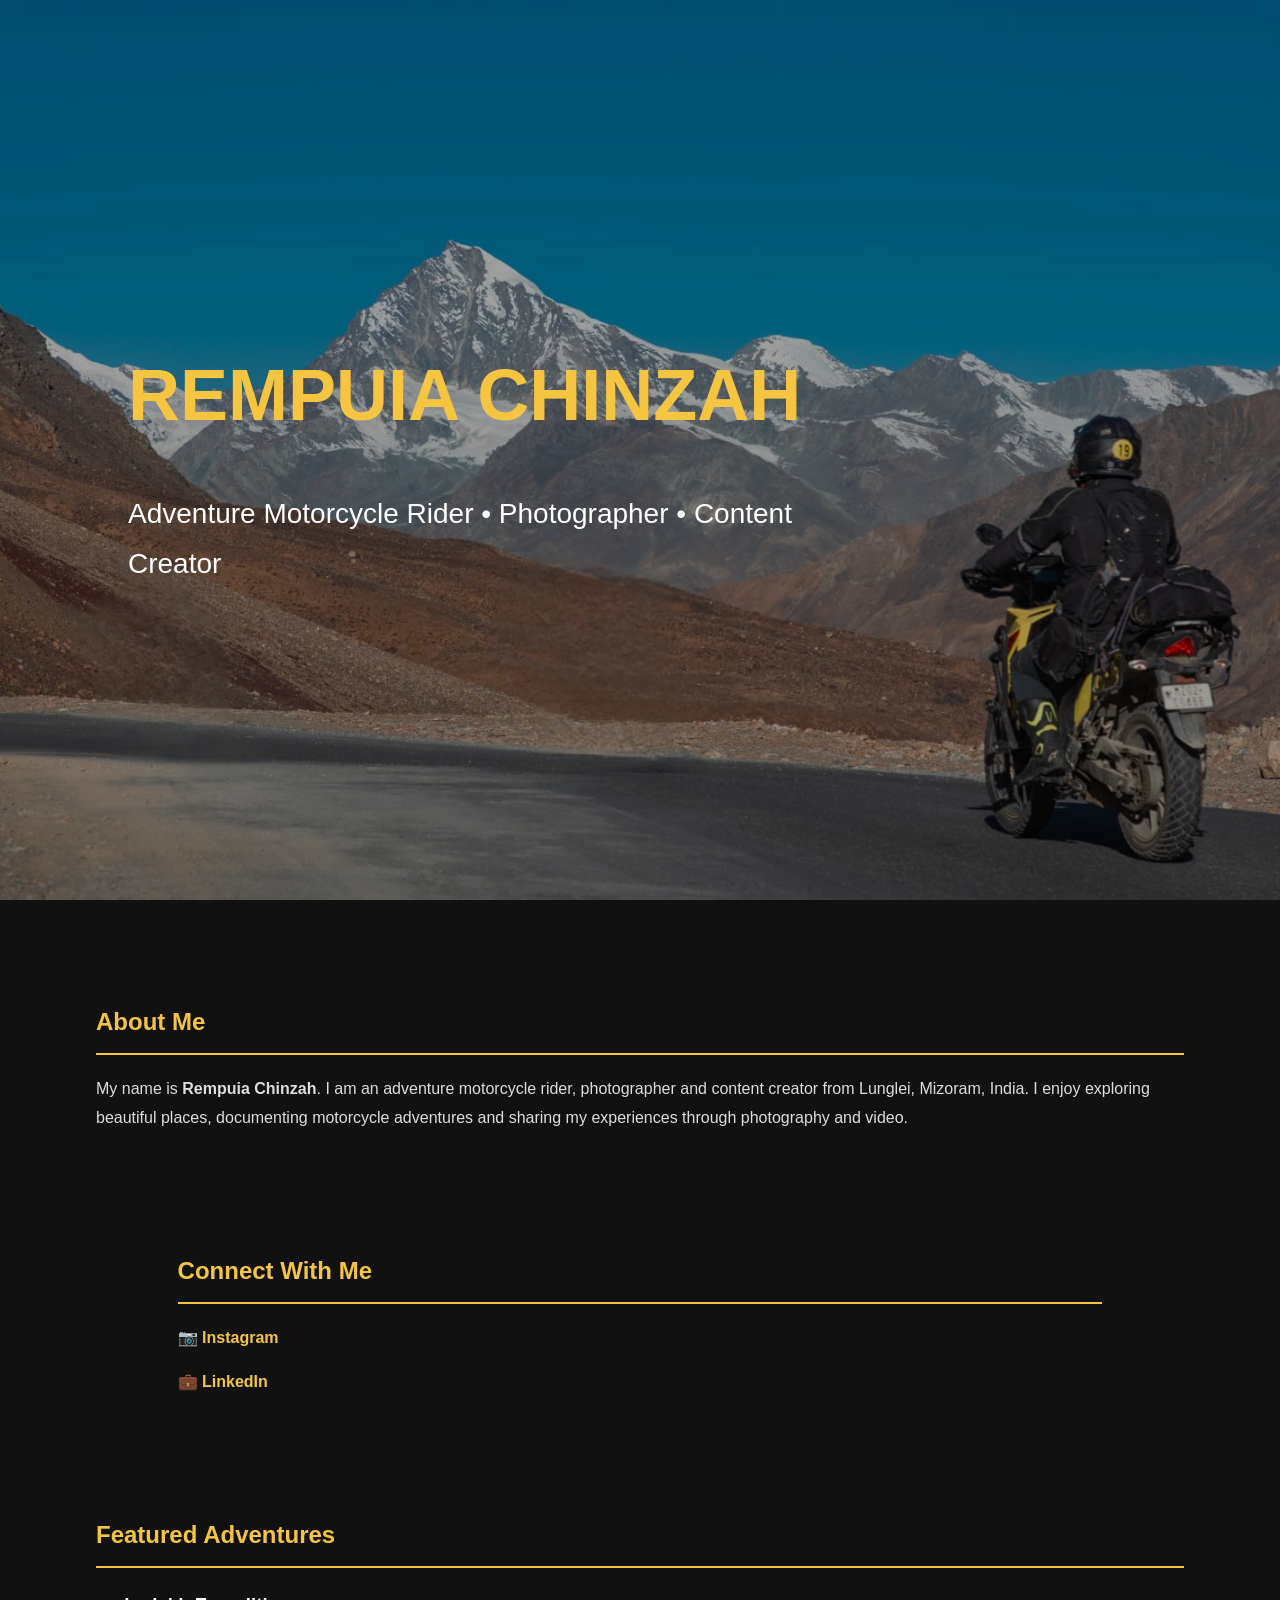
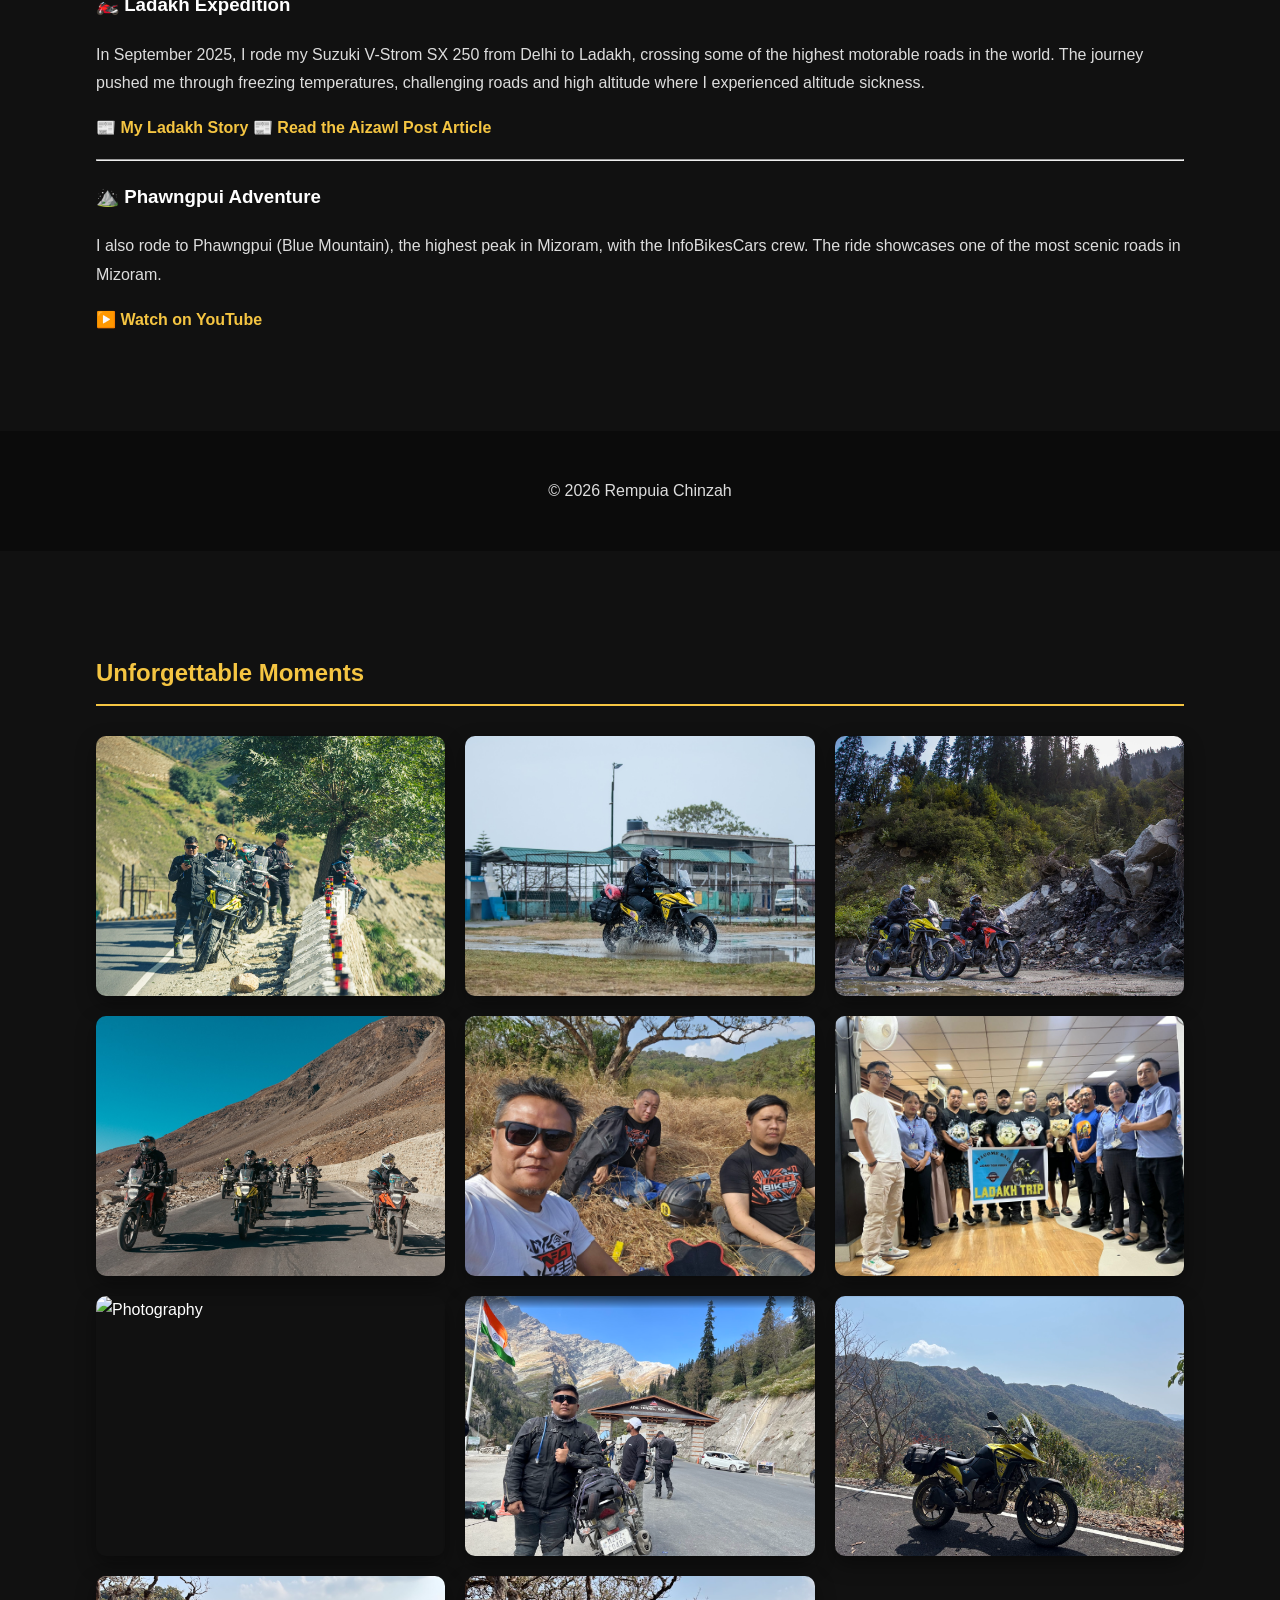
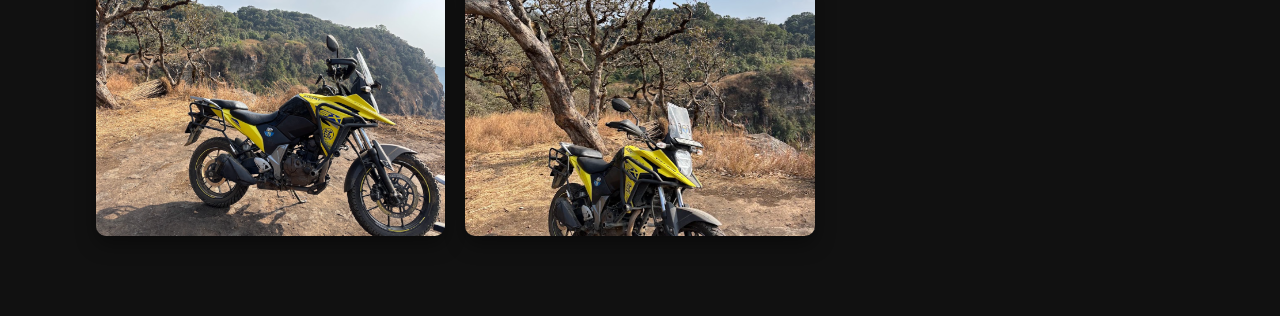
==== commit 31ad33b5: "Update index.html" ====
--- a/index.html
+++ b/index.html
@@ -120,7 +120,7 @@
 </html>
 <section>
 
-<h2>Photography Gallery</h2>
+<h2>Unforgettable Moments</h2>
 
 <div class="gallery">
 
--- a/style.css
+++ b/style.css
@@ -82,3 +82,24 @@
     padding:30px;
     background:#0b0b0b;
 }
+.gallery{
+    display:grid;
+    grid-template-columns:repeat(auto-fit,minmax(280px,1fr));
+    gap:20px;
+    margin-top:30px;
+}
+
+.gallery img{
+    width:100%;
+    height:260px;
+    object-fit:cover;
+    border-radius:10px;
+    transition:.35s;
+    cursor:pointer;
+    box-shadow:0 8px 20px rgba(0,0,0,.4);
+}
+
+.gallery img:hover{
+    transform:scale(1.05);
+    box-shadow:0 12px 30px rgba(245,197,66,.4);
+}
